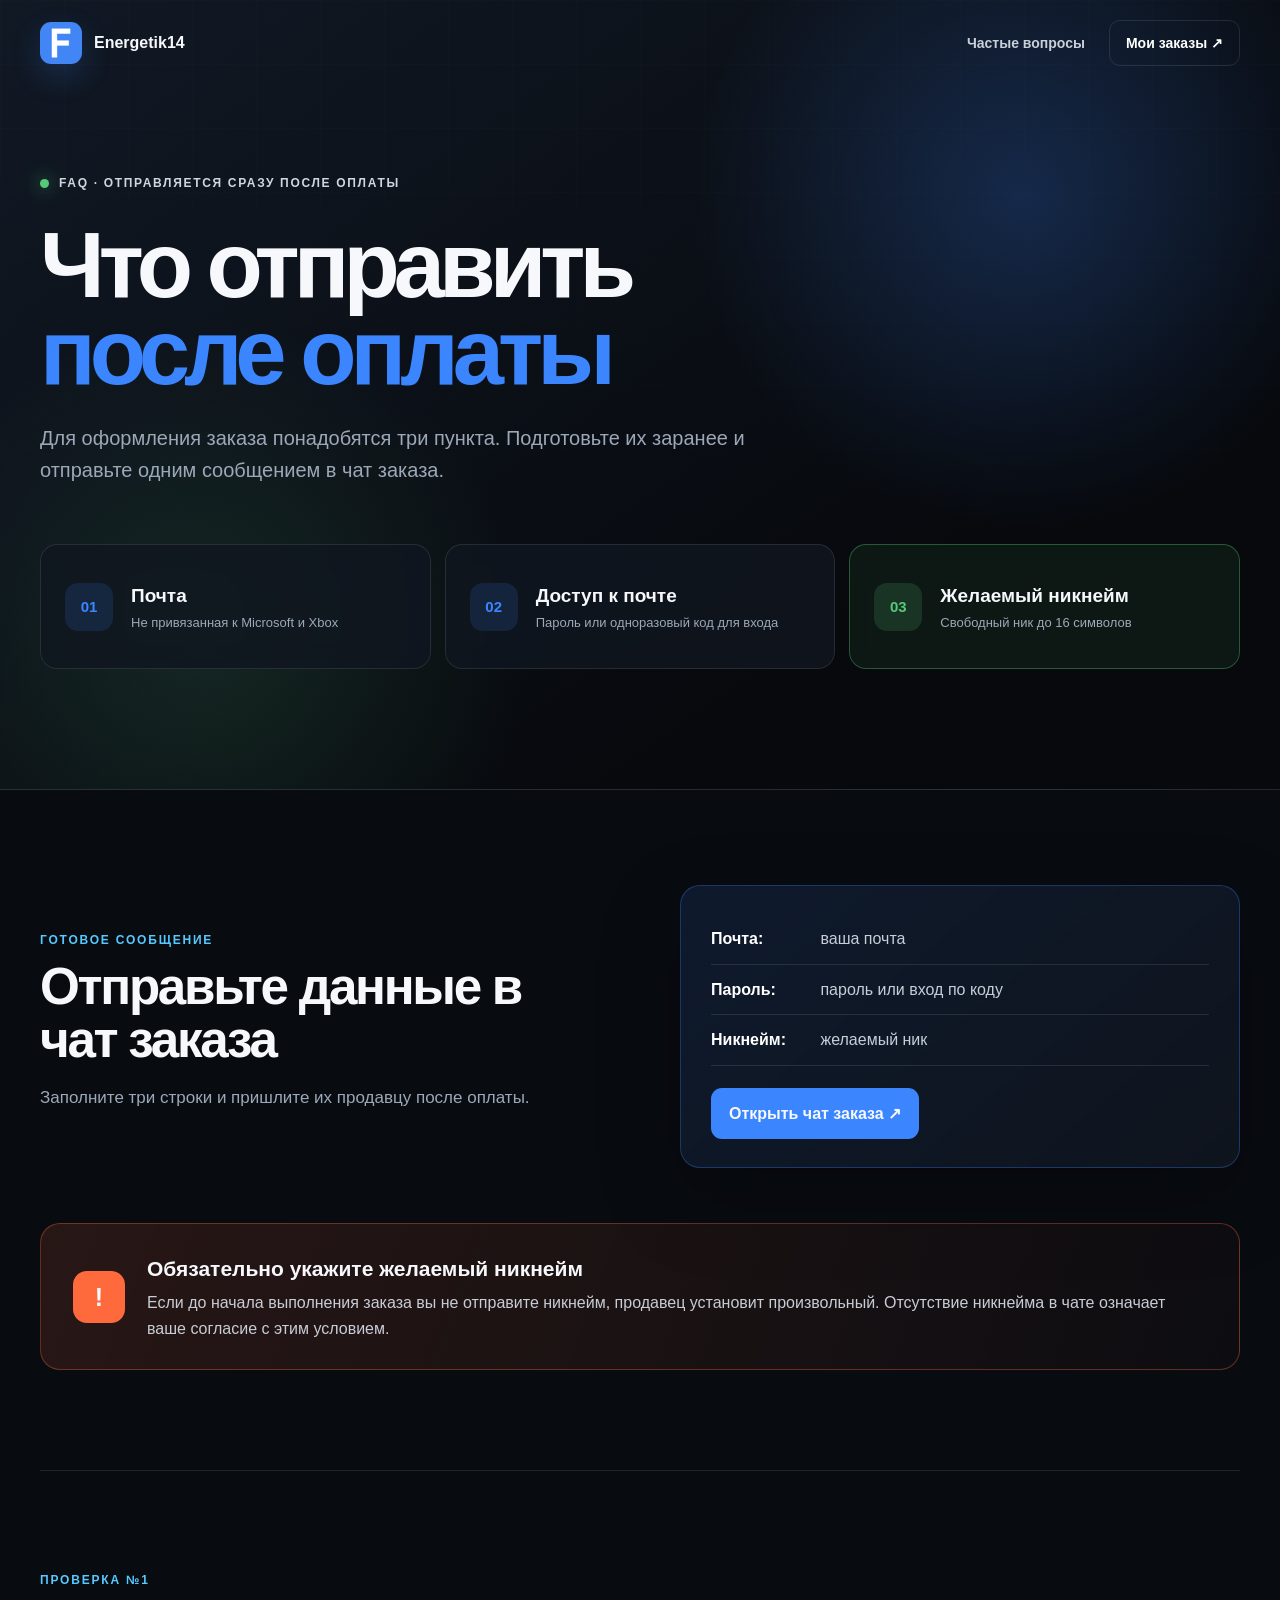
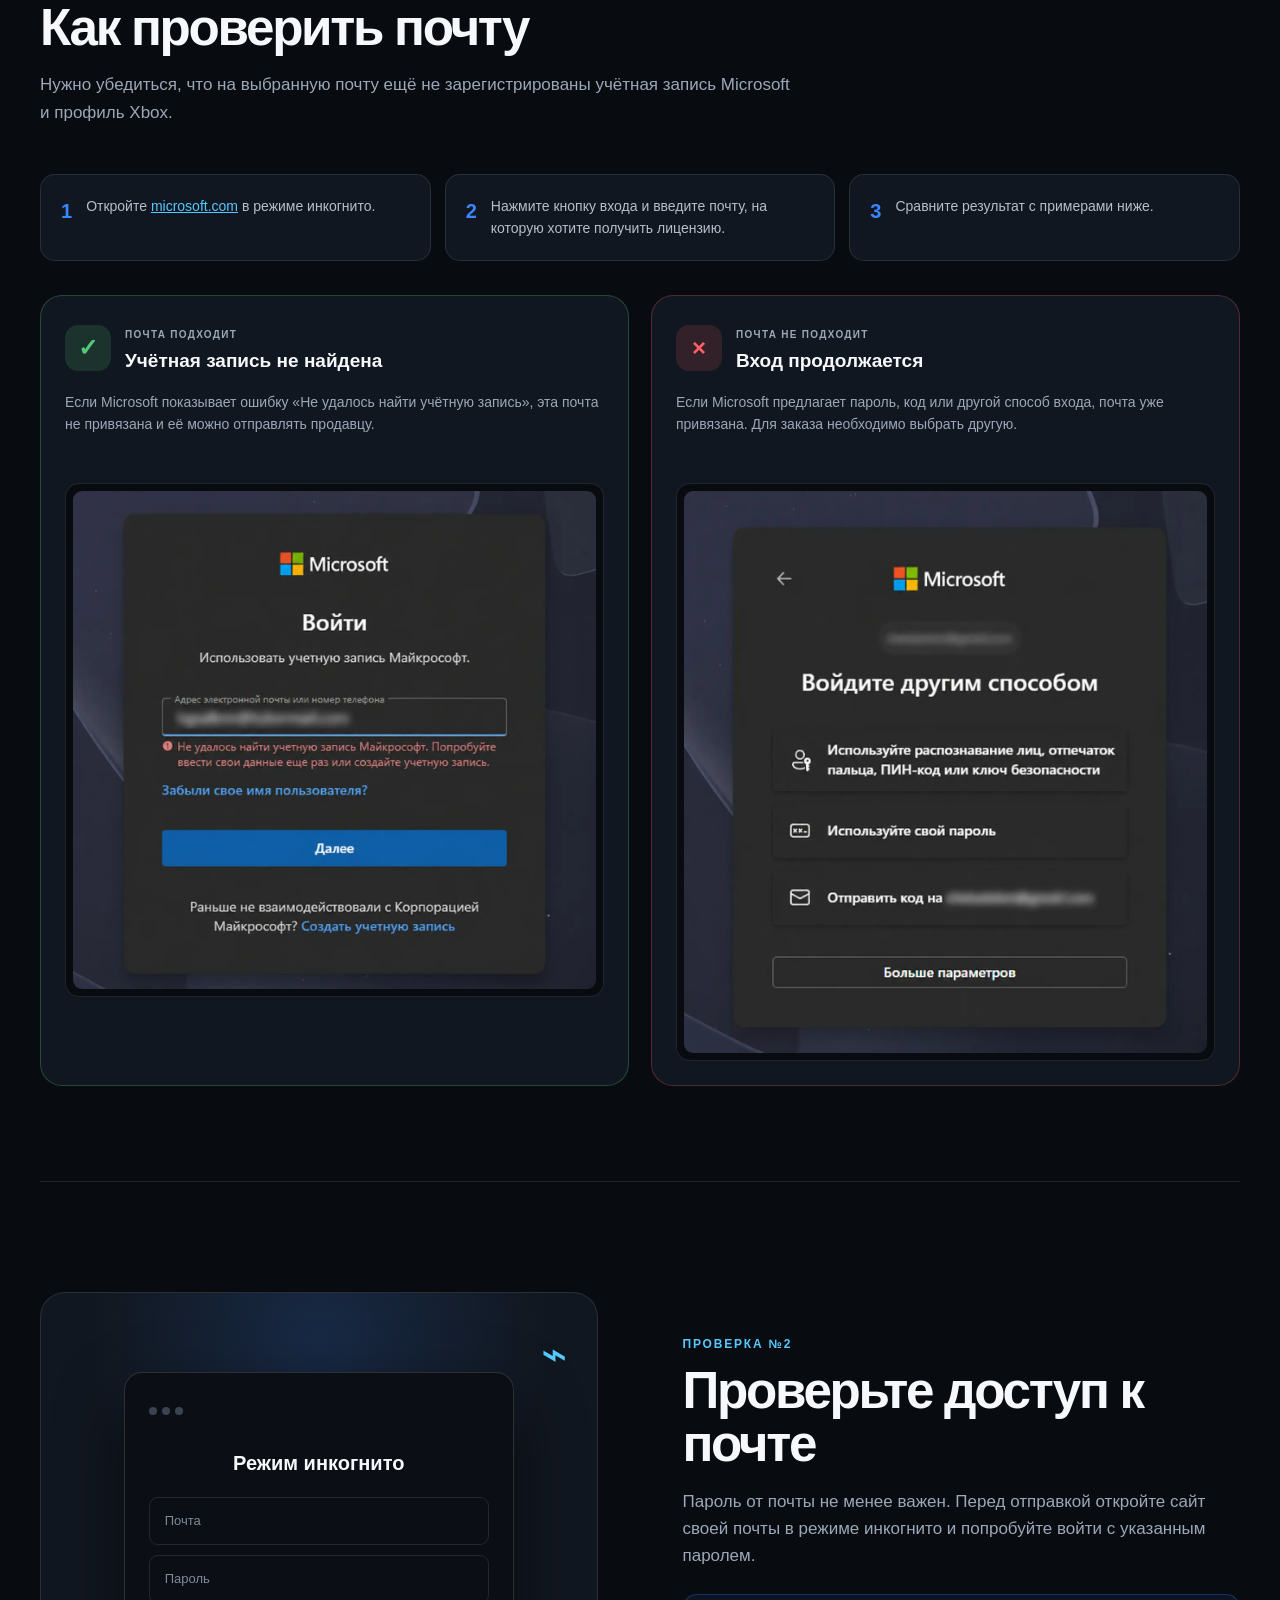
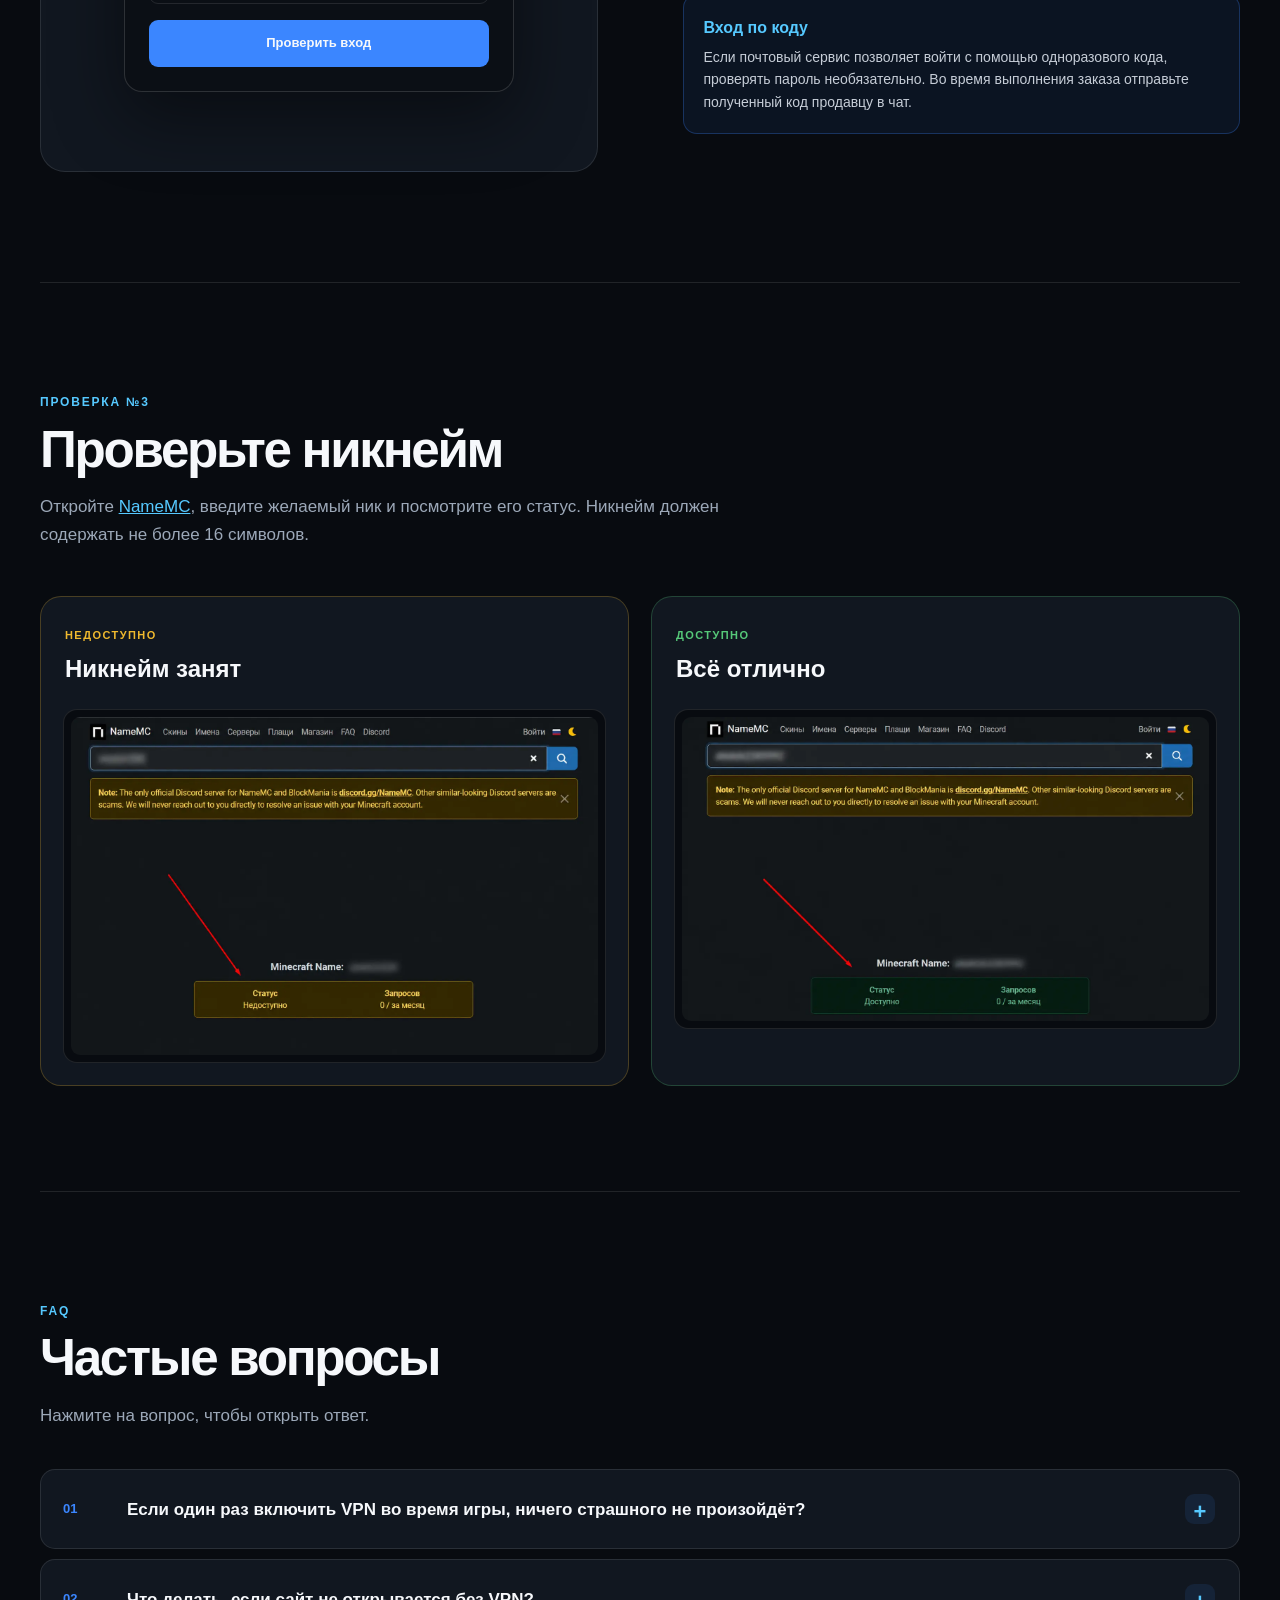
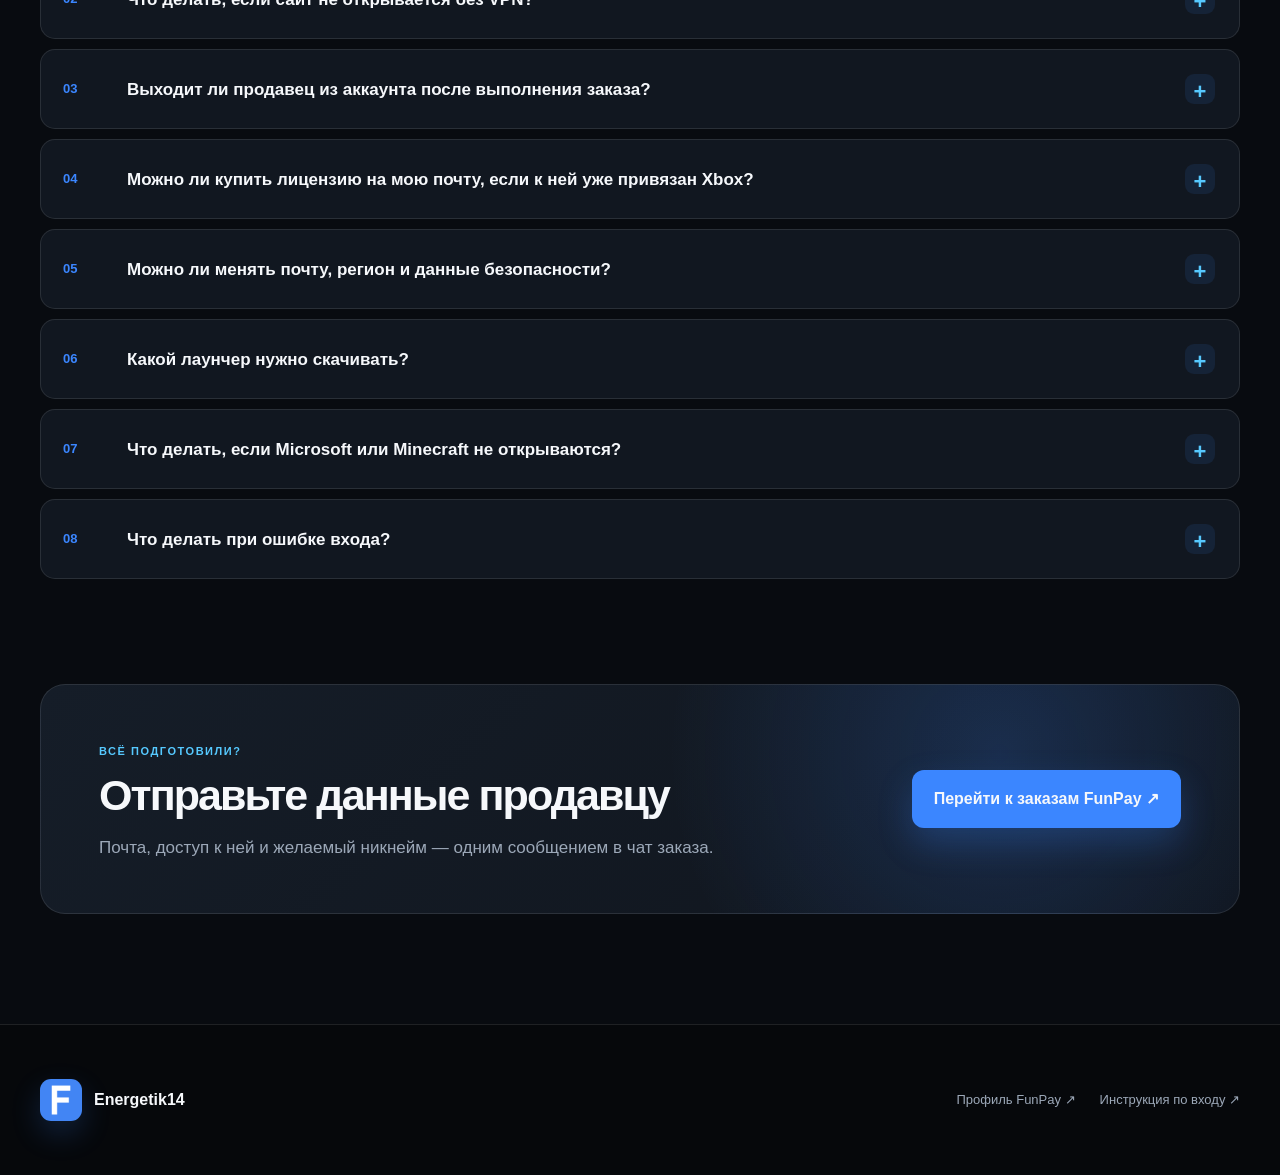
==== faq/index.html @ 0f698870 "Publish post-payment FAQ" ====
<!doctype html>
<html lang="ru">
<head>
  <meta charset="utf-8">
  <meta name="viewport" content="width=device-width, initial-scale=1">
  <meta name="description" content="Что отправить продавцу после оплаты Minecraft и ответы на частые вопросы покупателей.">
  <title>FAQ после оплаты — Energetik14</title>
  <link rel="stylesheet" href="styles.css">
</head>
<body>
  <header class="hero" id="top">
    <nav class="nav wrap">
      <a class="seller" href="https://funpay.com/users/2395109/" target="_blank" rel="noopener">
        <img src="../assets/site/funpay.png" alt="FunPay">
        <span>Energetik14</span>
      </a>
      <div class="nav__links">
        <a href="#questions">Частые вопросы</a>
        <a class="nav__button" href="https://funpay.com/orders/" target="_blank" rel="noopener">Мои заказы ↗</a>
      </div>
    </nav>

    <div class="hero__content wrap">
      <div class="eyebrow"><i></i> FAQ · отправляется сразу после оплаты</div>
      <h1>Что отправить<br><span>после оплаты</span></h1>
      <p>Для оформления заказа понадобятся три пункта. Подготовьте их заранее и отправьте одним сообщением в чат заказа.</p>

      <div class="requirements">
        <article>
          <b>01</b>
          <div><h2>Почта</h2><p>Не привязанная к Microsoft и Xbox</p></div>
        </article>
        <article>
          <b>02</b>
          <div><h2>Доступ к почте</h2><p>Пароль или одноразовый код для входа</p></div>
        </article>
        <article class="accent">
          <b>03</b>
          <div><h2>Желаемый никнейм</h2><p>Свободный ник до 16 символов</p></div>
        </article>
      </div>
    </div>
  </header>

  <main>
    <section class="send wrap">
      <div class="send__copy">
        <span class="section-label">ГОТОВОЕ СООБЩЕНИЕ</span>
        <h2>Отправьте данные в чат заказа</h2>
        <p>Заполните три строки и пришлите их продавцу после оплаты.</p>
      </div>
      <div class="message-template">
        <p><span>Почта:</span> ваша почта</p>
        <p><span>Пароль:</span> пароль или вход по коду</p>
        <p><span>Никнейм:</span> желаемый ник</p>
        <a href="https://funpay.com/orders/" target="_blank" rel="noopener">Открыть чат заказа ↗</a>
      </div>
    </section>

    <section class="important wrap">
      <div class="important__icon">!</div>
      <div>
        <h2>Обязательно укажите желаемый никнейм</h2>
        <p>Если до начала выполнения заказа вы не отправите никнейм, продавец установит произвольный. Отсутствие никнейма в чате означает ваше согласие с этим условием.</p>
      </div>
    </section>

    <section class="check-section wrap" id="email-check">
      <div class="section-head">
        <span class="section-label">ПРОВЕРКА №1</span>
        <h2>Как проверить почту</h2>
        <p>Нужно убедиться, что на выбранную почту ещё не зарегистрированы учётная запись Microsoft и профиль Xbox.</p>
      </div>

      <div class="steps-row">
        <div><b>1</b><p>Откройте <a href="https://www.microsoft.com/ru-ru" target="_blank" rel="noopener">microsoft.com</a> в режиме инкогнито.</p></div>
        <div><b>2</b><p>Нажмите кнопку входа и введите почту, на которую хотите получить лицензию.</p></div>
        <div><b>3</b><p>Сравните результат с примерами ниже.</p></div>
      </div>

      <div class="comparison">
        <article class="result good">
          <div class="result__head"><span>✓</span><div><small>ПОЧТА ПОДХОДИТ</small><h3>Учётная запись не найдена</h3></div></div>
          <p>Если Microsoft показывает ошибку «Не удалось найти учётную запись», эта почта не привязана и её можно отправлять продавцу.</p>
          <figure><img src="../assets/faq/email-free.webp" alt="Microsoft не нашёл учётную запись — почта подходит" loading="lazy"></figure>
        </article>

        <article class="result bad">
          <div class="result__head"><span>×</span><div><small>ПОЧТА НЕ ПОДХОДИТ</small><h3>Вход продолжается</h3></div></div>
          <p>Если Microsoft предлагает пароль, код или другой способ входа, почта уже привязана. Для заказа необходимо выбрать другую.</p>
          <figure><img src="../assets/faq/email-linked.webp" alt="Microsoft предлагает способы входа — почта не подходит" loading="lazy"></figure>
        </article>
      </div>
    </section>

    <section class="password wrap">
      <div class="password__visual">
        <span>⌁</span>
        <div class="browser-mini">
          <i></i><i></i><i></i>
          <strong>Режим инкогнито</strong>
          <div class="field">Почта</div>
          <div class="field">Пароль</div>
          <div class="login">Проверить вход</div>
        </div>
      </div>
      <div class="password__copy">
        <span class="section-label">ПРОВЕРКА №2</span>
        <h2>Проверьте доступ к почте</h2>
        <p>Пароль от почты не менее важен. Перед отправкой откройте сайт своей почты в режиме инкогнито и попробуйте войти с указанным паролем.</p>
        <div class="note"><strong>Вход по коду</strong><p>Если почтовый сервис позволяет войти с помощью одноразового кода, проверять пароль необязательно. Во время выполнения заказа отправьте полученный код продавцу в чат.</p></div>
      </div>
    </section>

    <section class="nick wrap">
      <div class="section-head">
        <span class="section-label">ПРОВЕРКА №3</span>
        <h2>Проверьте никнейм</h2>
        <p>Откройте <a href="https://ru.namemc.com/" target="_blank" rel="noopener">NameMC</a>, введите желаемый ник и посмотрите его статус. Никнейм должен содержать не более 16 символов.</p>
      </div>
      <div class="nick-grid">
        <article class="nick-card busy">
          <div><span>НЕДОСТУПНО</span><h3>Никнейм занят</h3></div>
          <figure><img src="../assets/faq/nick-busy.webp" alt="NameMC показывает, что никнейм недоступен" loading="lazy"></figure>
        </article>
        <article class="nick-card free">
          <div><span>ДОСТУПНО</span><h3>Всё отлично</h3></div>
          <figure><img src="../assets/faq/nick-free.webp" alt="NameMC показывает, что никнейм доступен" loading="lazy"></figure>
        </article>
      </div>
    </section>

    <section class="faq wrap" id="questions">
      <div class="section-head faq__head">
        <span class="section-label">FAQ</span>
        <h2>Частые вопросы</h2>
        <p>Нажмите на вопрос, чтобы открыть ответ.</p>
      </div>

      <div class="faq-list">
        <details>
          <summary><b>01</b><span>Если один раз включить VPN во время игры, ничего страшного не произойдёт?</span><i>+</i></summary>
          <div class="answer"><p>Использование VPN, Zapret и других средств обхода ограничений во время входа или игры нежелательно. Как указано в описании товара, смена IP-адреса или региона может вызвать проверку Microsoft, повторную авторизацию или ограничение доступа к аккаунту.</p><p>Возможные риски использования таких программ покупатель принимает на себя.</p></div>
        </details>

        <details>
          <summary><b>02</b><span>Что делать, если сайт не открывается без VPN?</span><i>+</i></summary>
          <div class="answer"><p>Сначала попробуйте другой браузер, перезагрузите роутер или подключитесь к другой сети.</p><p>Если сервис всё равно не открывается, VPN можно использовать только при крайней необходимости и на свой страх и риск. Выберите один стабильный сервер, не переключайте страны и не выполняйте много попыток авторизации подряд.</p></div>
        </details>

        <details>
          <summary><b>03</b><span>Выходит ли продавец из аккаунта после выполнения заказа?</span><i>+</i></summary>
          <div class="answer"><p>Заказ выполняется через браузер в режиме инкогнито. После завершения продавец выходит из аккаунта и закрывает окно, поэтому данные входа и локальная сессия на его устройстве не сохраняются.</p><p>После выполнения заказа продавец больше не пользуется аккаунтом. Повторный вход возможен только по просьбе покупателя, если потребуется помощь.</p></div>
        </details>

        <details>
          <summary><b>04</b><span>Можно ли купить лицензию на мою почту, если к ней уже привязан Xbox?</span><i>+</i></summary>
          <div class="answer"><p>Нет. Для выполнения заказа нужна почта, которая ранее не использовалась для регистрации учётной записи Microsoft и к которой не привязан профиль Xbox.</p><p>Если на почте уже зарегистрирован Microsoft-аккаунт или создан профиль Xbox, необходимо предоставить другую почту.</p></div>
        </details>

        <details>
          <summary><b>05</b><span>Можно ли менять почту, регион и данные безопасности?</span><i>+</i></summary>
          <div class="answer"><p>Да. После успешной проверки входа вы можете самостоятельно изменить пароль, почту, основной адрес, регион, резервную почту, номер телефона и другие данные безопасности.</p><p>Согласование изменений с продавцом не требуется.</p></div>
        </details>

        <details>
          <summary><b>06</b><span>Какой лаунчер нужно скачивать?</span><i>+</i></summary>
          <div class="answer"><p>Сначала рекомендуется скачать <a href="https://www.minecraft.net/download" target="_blank" rel="noopener">официальный Minecraft Launcher</a> для Windows. Если новая версия не устанавливается или не запускается, нажмите «Ищете другую версию? Смотреть ниже» и скачайте <strong>Windows Legacy</strong>.</p><p>После успешного входа также можно использовать сторонние лаунчеры для Java Edition:</p><div class="launcher-links"><a href="https://www.lunarclient.com/download" target="_blank" rel="noopener">Lunar Client ↗</a><a href="https://modrinth.com/app" target="_blank" rel="noopener">Modrinth App ↗</a><a href="https://prismlauncher.org/download/windows" target="_blank" rel="noopener">Prism Launcher ↗</a><a href="https://www.curseforge.com/download/app" target="_blank" rel="noopener">CurseForge ↗</a><a href="https://atlauncher.com/downloads" target="_blank" rel="noopener">ATLauncher ↗</a></div><p>Скачивайте лаунчеры только с официальных сайтов и выбирайте вход через Microsoft.</p></div>
        </details>

        <details>
          <summary><b>07</b><span>Что делать, если Microsoft или Minecraft не открываются?</span><i>+</i></summary>
          <div class="answer"><p>Перезагрузите компьютер, проверьте интернет и попробуйте другую сеть или браузер. Убедитесь, что дата и время на компьютере установлены правильно.</p><p>Если сервис недоступен без VPN, учитывайте предупреждение из описания товара: использование VPN и средств обхода ограничений происходит на ваш страх и риск.</p><p>Если ничего не помогло, отправьте продавцу скриншот проблемы.</p></div>
        </details>

        <details>
          <summary><b>08</b><span>Что делать при ошибке входа?</span><i>+</i></summary>
          <div class="answer"><p>Проверьте правильность почты и пароля, раскладку клавиатуры, Caps Lock и отсутствие лишних пробелов. Убедитесь, что в Microsoft Store и Minecraft Launcher выбран один и тот же аккаунт.</p><p>Не пытайтесь многократно вводить пароль или самостоятельно восстанавливать аккаунт. Отправьте продавцу полный скриншот ошибки — по нему будет проще определить причину.</p></div>
        </details>
      </div>
    </section>

    <section class="cta wrap">
      <div><span>ВСЁ ПОДГОТОВИЛИ?</span><h2>Отправьте данные продавцу</h2><p>Почта, доступ к ней и желаемый никнейм — одним сообщением в чат заказа.</p></div>
      <a href="https://funpay.com/orders/" target="_blank" rel="noopener">Перейти к заказам FunPay ↗</a>
    </section>
  </main>

  <footer>
    <div class="footer__inner wrap">
      <a class="seller" href="#top"><img src="../assets/site/funpay.png" alt="FunPay"><span>Energetik14</span></a>
      <div><a href="https://funpay.com/users/2395109/" target="_blank" rel="noopener">Профиль FunPay ↗</a><a href="../install/">Инструкция по входу ↗</a></div>
    </div>
  </footer>
</body>
</html>
---- faq/styles.css ----
:root {
  --bg:#080b10;
  --panel:#111720;
  --panel2:#161e29;
  --text:#f6f8fb;
  --muted:#9ca8b8;
  --blue:#3b86ff;
  --cyan:#56c9ff;
  --green:#56c979;
  --orange:#ff6a3d;
  --yellow:#f0b92e;
  --red:#ff5f65;
  --line:rgba(255,255,255,.1);
}

*{box-sizing:border-box}
html{scroll-behavior:smooth}
body{margin:0;background:var(--bg);color:var(--text);font-family:Inter,Arial,sans-serif;line-height:1.6;-webkit-font-smoothing:antialiased}
a{color:inherit}
.wrap{width:min(1320px,calc(100% - 80px));margin:0 auto}

.hero{min-height:790px;position:relative;overflow:hidden;border-bottom:1px solid var(--line);background:radial-gradient(circle at 80% 25%,rgba(59,134,255,.23),transparent 28%),radial-gradient(circle at 16% 82%,rgba(86,201,121,.13),transparent 26%),linear-gradient(145deg,#111925,#07090d 72%)}
.hero::before{content:"";position:absolute;inset:0;opacity:.11;background-image:linear-gradient(rgba(255,255,255,.1) 1px,transparent 1px),linear-gradient(90deg,rgba(255,255,255,.1) 1px,transparent 1px);background-size:64px 64px;mask-image:linear-gradient(to bottom,black,transparent 92%)}
.nav{height:86px;display:flex;align-items:center;justify-content:space-between;position:relative;z-index:2}
.seller{display:flex;align-items:center;gap:12px;text-decoration:none;font-weight:900}
.seller img{width:42px;height:42px;border-radius:11px;box-shadow:0 12px 30px rgba(59,134,255,.2)}
.nav__links{display:flex;align-items:center;gap:24px}
.nav__links a{text-decoration:none;color:#c9d0da;font-size:14px;font-weight:700}
.nav__links .nav__button{padding:11px 16px;border:1px solid var(--line);border-radius:11px;color:#fff}
.hero__content{position:relative;z-index:1;padding-top:88px}
.eyebrow{display:flex;align-items:center;gap:10px;color:#d0d6df;font-size:12px;font-weight:900;letter-spacing:.14em;text-transform:uppercase}
.eyebrow i{width:9px;height:9px;border-radius:50%;background:var(--green);box-shadow:0 0 18px rgba(86,201,121,.8)}
h1{margin:30px 0 26px;font-size:clamp(64px,7.2vw,110px);line-height:.94;letter-spacing:-.065em}
h1 span{color:var(--blue)}
.hero__content>p{max-width:730px;margin:0;color:var(--muted);font-size:20px}
.requirements{display:grid;grid-template-columns:repeat(3,1fr);gap:14px;margin-top:58px}
.requirements article{min-height:125px;display:flex;align-items:center;gap:18px;padding:24px;border:1px solid var(--line);border-radius:17px;background:rgba(17,23,32,.82);backdrop-filter:blur(12px)}
.requirements article.accent{border-color:rgba(86,201,121,.36);background:rgba(86,201,121,.08)}
.requirements b{display:grid;place-items:center;flex:0 0 48px;height:48px;border-radius:13px;background:rgba(59,134,255,.14);color:var(--blue);font-size:15px}
.requirements .accent b{background:rgba(86,201,121,.16);color:var(--green)}
.requirements h2{margin:0 0 3px;font-size:19px}
.requirements p{margin:0;color:var(--muted);font-size:13px;line-height:1.45}

.send{display:grid;grid-template-columns:1fr 1fr;gap:80px;align-items:center;padding:95px 0 55px}
.section-label{color:var(--cyan);font-size:12px;font-weight:900;letter-spacing:.15em}
.send h2,.section-head h2,.password h2,.cta h2{margin:10px 0 16px;font-size:clamp(38px,4vw,58px);line-height:1.03;letter-spacing:-.045em}
.send__copy p,.section-head>p,.password__copy>p,.cta p{color:var(--muted);font-size:17px}
.message-template{padding:28px 30px;border:1px solid rgba(59,134,255,.3);border-radius:20px;background:linear-gradient(140deg,rgba(59,134,255,.12),rgba(17,23,32,.8));box-shadow:0 30px 80px rgba(0,0,0,.25)}
.message-template p{margin:0;padding:12px 0;border-bottom:1px solid var(--line);color:#c6ced9}
.message-template p span{display:inline-block;min-width:105px;color:#fff;font-weight:900}
.message-template a{display:inline-block;margin-top:22px;padding:13px 18px;border-radius:11px;background:var(--blue);text-decoration:none;font-weight:900}
.important{display:flex;gap:22px;align-items:center;margin-bottom:100px;padding:28px 32px;border:1px solid rgba(255,106,61,.35);border-radius:20px;background:linear-gradient(110deg,rgba(255,106,61,.13),rgba(255,106,61,.025))}
.important__icon{display:grid;place-items:center;flex:0 0 52px;height:52px;border-radius:14px;background:var(--orange);font-size:25px;font-weight:900}
.important h2{margin:0 0 4px;font-size:21px}.important p{margin:0;color:#c8cdd5}

.check-section{padding:95px 0;border-top:1px solid var(--line)}
.section-head{max-width:850px;margin-bottom:48px}.section-head>p{max-width:760px}
.steps-row{display:grid;grid-template-columns:repeat(3,1fr);gap:14px;margin-bottom:34px}
.steps-row div{display:flex;gap:14px;padding:20px;border:1px solid var(--line);border-radius:15px;background:var(--panel)}
.steps-row b{color:var(--blue);font-size:20px}.steps-row p{margin:0;color:#b5beca;font-size:14px}.steps-row a{color:var(--cyan)}
.comparison{display:grid;grid-template-columns:1fr 1fr;gap:22px}
.result{padding:24px;border:1px solid var(--line);border-radius:22px;background:var(--panel)}
.result.good{border-color:rgba(86,201,121,.28)}.result.bad{border-color:rgba(255,95,101,.27)}
.result__head{display:flex;gap:14px;align-items:center}.result__head>span{display:grid;place-items:center;width:46px;height:46px;border-radius:13px;font-size:24px;font-weight:900}
.good .result__head>span{background:rgba(86,201,121,.15);color:var(--green)}.bad .result__head>span{background:rgba(255,95,101,.14);color:var(--red)}
.result small{color:var(--muted);font-size:10px;font-weight:900;letter-spacing:.13em}.result h3{margin:1px 0 0;font-size:19px}
.result>p{min-height:78px;color:var(--muted);font-size:14px}
figure{margin:0}.result figure,.nick-card figure{padding:7px;border:1px solid var(--line);border-radius:14px;background:#080b10;overflow:hidden}.result img,.nick-card img{display:block;width:100%;height:auto;border-radius:9px}

.password{display:grid;grid-template-columns:1fr 1fr;gap:85px;align-items:center;padding:110px 0;border-top:1px solid var(--line)}
.password__visual{position:relative;min-height:480px;display:grid;place-items:center;border:1px solid var(--line);border-radius:25px;background:radial-gradient(circle at 50% 10%,rgba(59,134,255,.17),transparent 45%),var(--panel)}
.password__visual>span{position:absolute;top:26px;right:30px;color:var(--cyan);font-size:44px}
.browser-mini{width:min(390px,82%);padding:24px;border:1px solid rgba(255,255,255,.14);border-radius:18px;background:#0b0f15;box-shadow:0 25px 70px rgba(0,0,0,.45)}
.browser-mini i{display:inline-block;width:8px;height:8px;margin-right:5px;border-radius:50%;background:#394352}.browser-mini strong{display:block;margin:24px 0 18px;text-align:center;font-size:20px}
.browser-mini .field{margin:10px 0;padding:13px 15px;border:1px solid var(--line);border-radius:9px;color:#7f8a99;font-size:13px}.browser-mini .login{margin-top:16px;padding:13px;border-radius:9px;background:var(--blue);text-align:center;font-weight:900;font-size:13px}
.note{margin-top:25px;padding:20px;border:1px solid rgba(59,134,255,.28);border-radius:14px;background:rgba(59,134,255,.08)}.note strong{color:var(--cyan)}.note p{margin:5px 0 0;color:#c6cdd7;font-size:14px}

.nick{padding:105px 0;border-top:1px solid var(--line)}
.section-head a{color:var(--cyan)}
.nick-grid{display:grid;grid-template-columns:1fr 1fr;gap:22px}
.nick-card{padding:22px;border:1px solid var(--line);border-radius:21px;background:var(--panel)}
.nick-card>div{padding:2px 2px 20px}.nick-card span{font-size:11px;font-weight:900;letter-spacing:.13em}.nick-card h3{margin:4px 0 0;font-size:24px}.busy span{color:var(--yellow)}.free span{color:var(--green)}.busy{border-color:rgba(240,185,46,.25)}.free{border-color:rgba(86,201,121,.26)}

.faq{padding:105px 0;border-top:1px solid var(--line)}
.faq__head{margin-bottom:40px}.faq-list{display:grid;gap:10px}
details{border:1px solid var(--line);border-radius:15px;background:var(--panel);overflow:hidden}
summary{display:grid;grid-template-columns:48px 1fr 32px;gap:16px;align-items:center;min-height:78px;padding:14px 22px;cursor:pointer;list-style:none;font-size:17px;font-weight:800}
summary::-webkit-details-marker{display:none}summary b{color:var(--blue);font-size:13px}summary i{display:grid;place-items:center;width:30px;height:30px;border-radius:9px;background:rgba(59,134,255,.1);color:var(--cyan);font-style:normal;font-size:22px;transition:.2s}
details[open]{border-color:rgba(59,134,255,.3);background:linear-gradient(140deg,rgba(59,134,255,.06),var(--panel))}details[open] summary i{transform:rotate(45deg)}
.answer{padding:0 70px 25px 86px;color:#b8c1cd}.answer p{margin:0 0 13px}.answer strong{color:#fff}.answer a{color:var(--cyan)}
.launcher-links{display:flex;flex-wrap:wrap;gap:8px;margin:16px 0 18px}.launcher-links a{padding:8px 12px;border:1px solid rgba(86,201,255,.25);border-radius:9px;background:rgba(86,201,255,.06);text-decoration:none;font-size:13px;font-weight:800}

.cta{display:flex;justify-content:space-between;align-items:center;gap:50px;margin-bottom:110px;padding:52px 58px;border:1px solid var(--line);border-radius:25px;background:radial-gradient(circle at 80% 30%,rgba(59,134,255,.2),transparent 34%),linear-gradient(135deg,#151d28,#10151d)}
.cta>div>span{color:var(--cyan);font-size:11px;font-weight:900;letter-spacing:.14em}.cta h2{font-size:43px}.cta p{margin-bottom:0}.cta>a{flex:0 0 auto;padding:16px 22px;border-radius:12px;background:var(--blue);text-decoration:none;font-weight:900;box-shadow:0 15px 35px rgba(59,134,255,.24)}
footer{border-top:1px solid var(--line);background:#06080b}.footer__inner{min-height:150px;display:flex;justify-content:space-between;align-items:center;gap:30px}.footer__inner>div{display:flex;gap:24px}.footer__inner>div a{color:var(--muted);font-size:13px;text-decoration:none}

@media(max-width:1000px){
  .wrap{width:min(100% - 36px,800px)}
  .requirements,.steps-row{grid-template-columns:1fr}
  .hero{min-height:980px}.send,.password{grid-template-columns:1fr;gap:40px}.comparison,.nick-grid{grid-template-columns:1fr}
  .result>p{min-height:0}.cta{align-items:flex-start;flex-direction:column}.password__visual{min-height:420px}
}
@media(max-width:640px){
  .wrap{width:min(100% - 28px,560px)}.nav{height:72px}.nav__links>a:first-child{display:none}.nav__links .nav__button{padding:8px 10px;font-size:11px}
  .hero{min-height:920px}.hero__content{padding-top:65px}h1{font-size:50px}.hero__content>p{font-size:16px}.requirements{margin-top:38px}.requirements article{min-height:104px}
  .send{padding-top:70px}.important{align-items:flex-start;padding:23px;margin-bottom:70px}.important h2{font-size:18px}
  .check-section,.password,.nick,.faq{padding:75px 0}.send h2,.section-head h2,.password h2{font-size:36px}.password__visual{min-height:350px}
  summary{grid-template-columns:34px 1fr 30px;gap:9px;min-height:70px;padding:13px;font-size:14px}.answer{padding:0 18px 20px 56px;font-size:14px}
  .cta{padding:36px 26px;margin-bottom:75px}.cta h2{font-size:34px}.footer__inner{padding:35px 0;align-items:flex-start;flex-direction:column}.footer__inner>div{flex-direction:column;gap:8px}
}
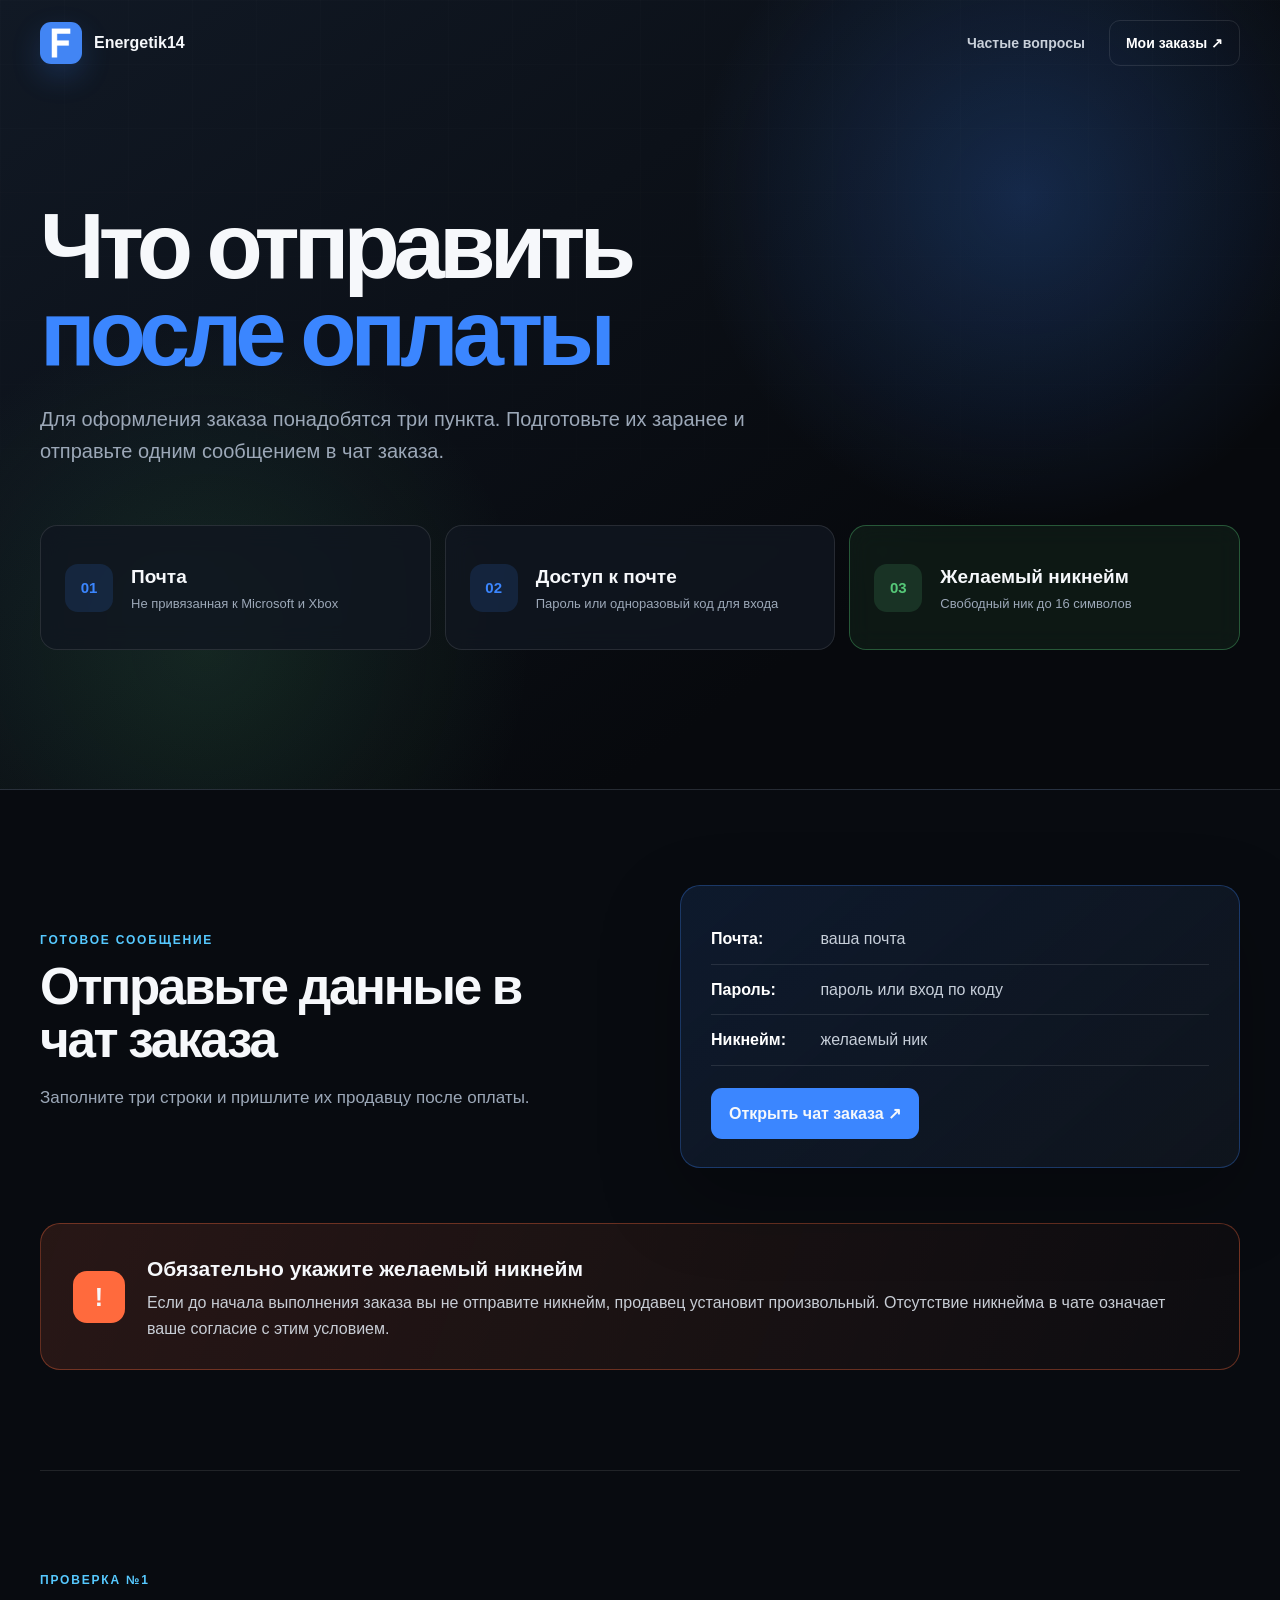
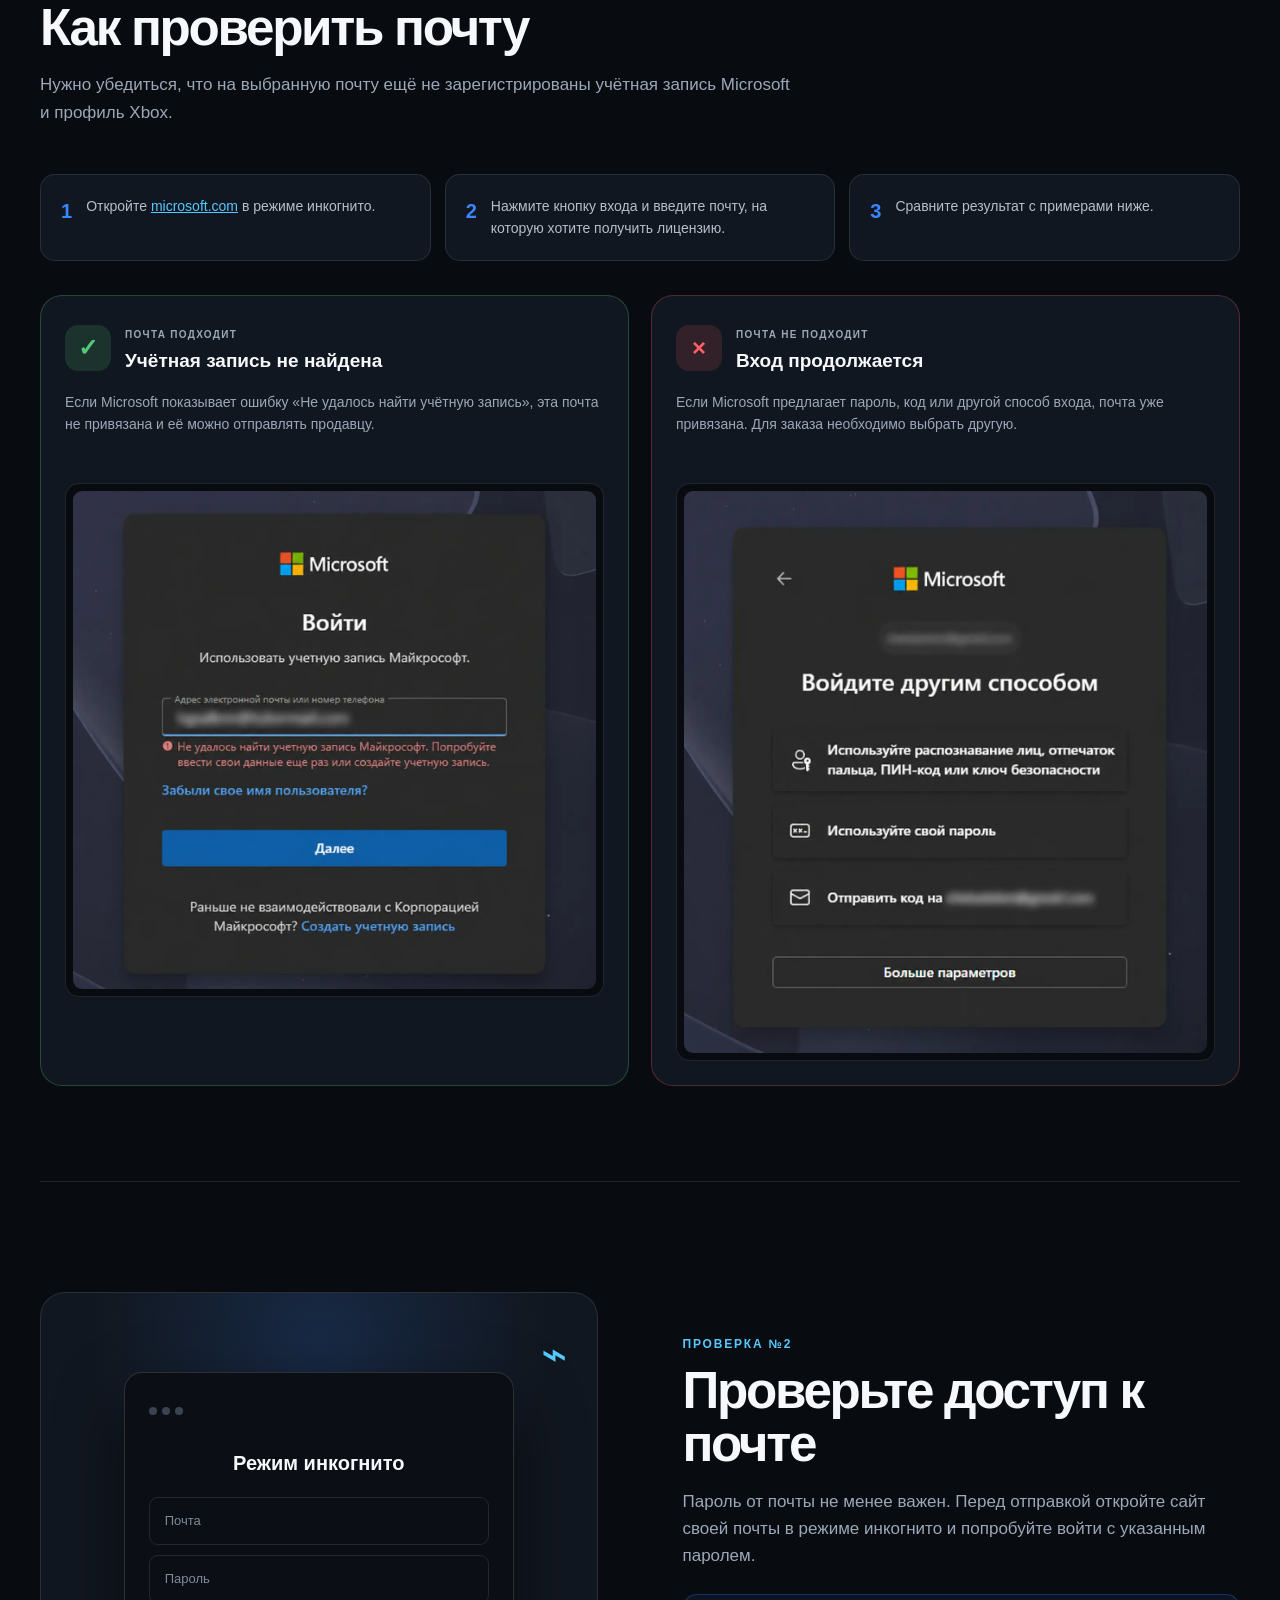
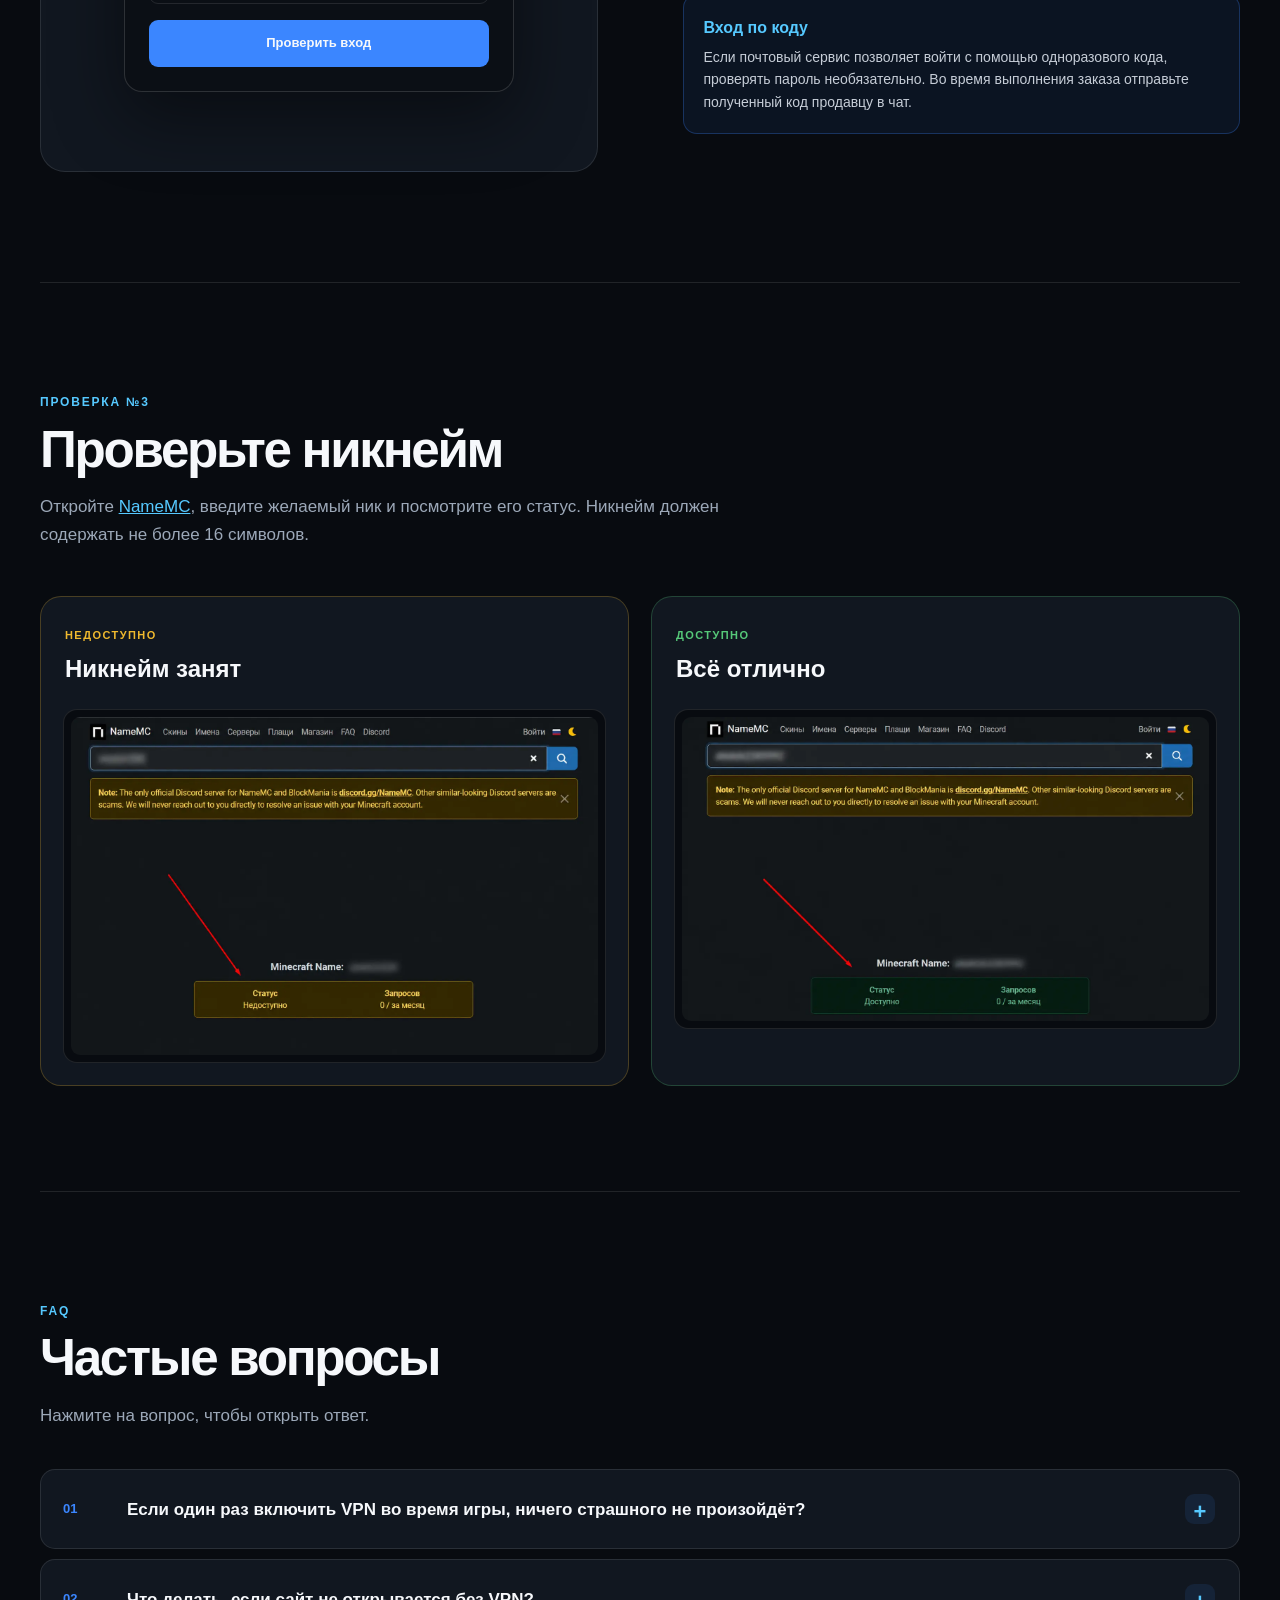
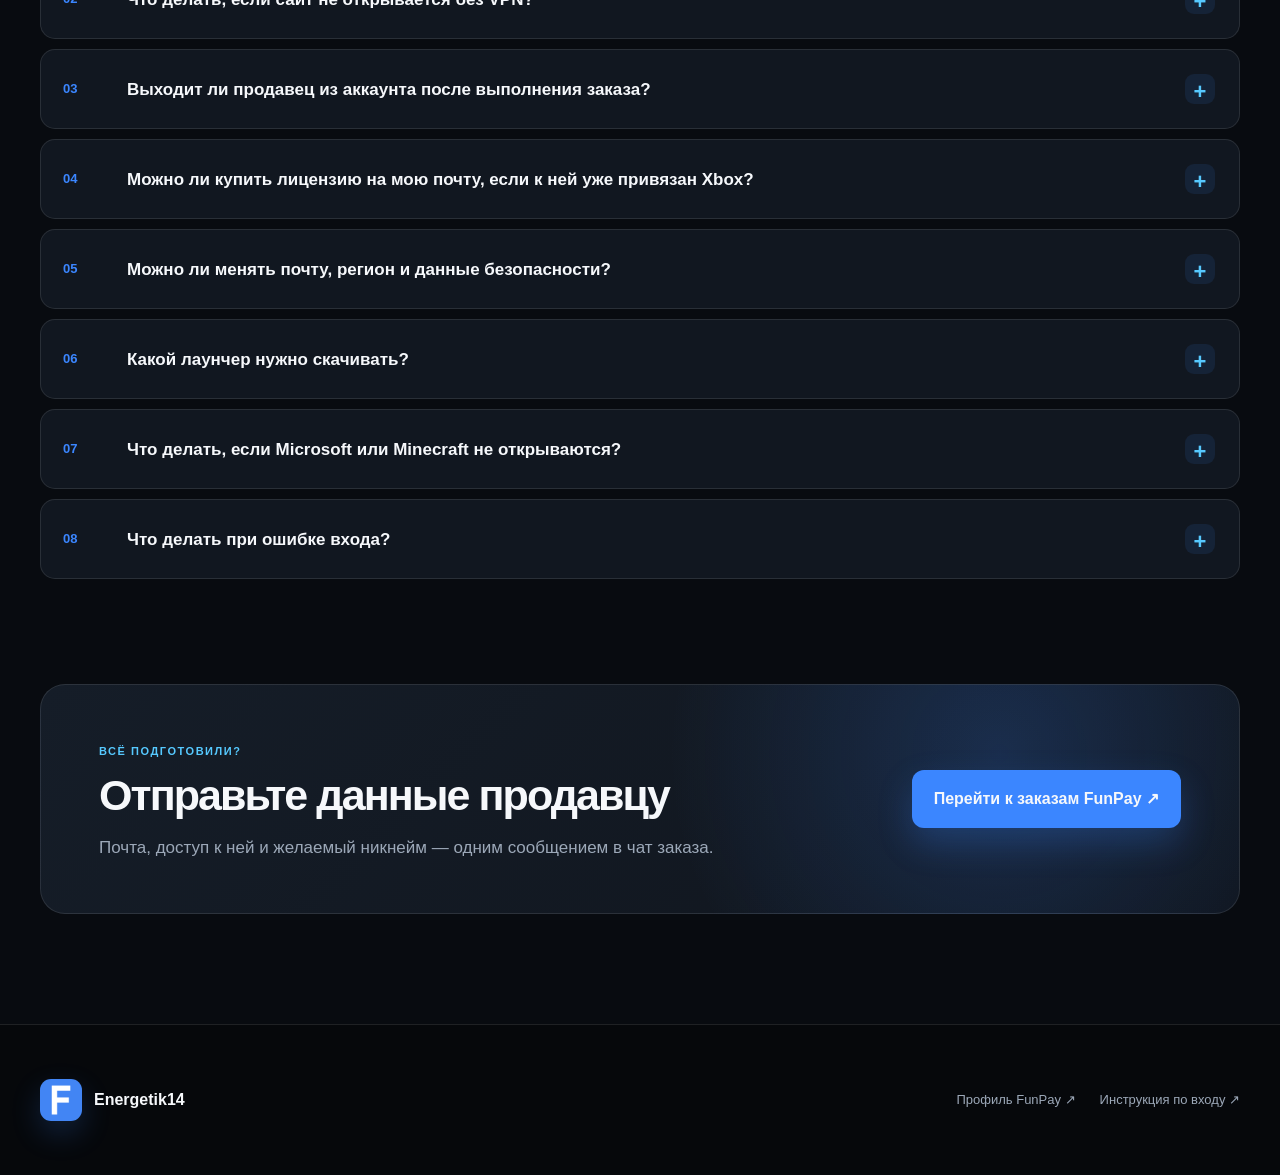
==== commit 2a572b82: "Remove FAQ hero label" ====
--- a/faq/index.html
+++ b/faq/index.html
@@ -21,7 +21,6 @@
     </nav>
 
     <div class="hero__content wrap">
-      <div class="eyebrow"><i></i> FAQ · отправляется сразу после оплаты</div>
       <h1>Что отправить<br><span>после оплаты</span></h1>
       <p>Для оформления заказа понадобятся три пункта. Подготовьте их заранее и отправьте одним сообщением в чат заказа.</p>
 
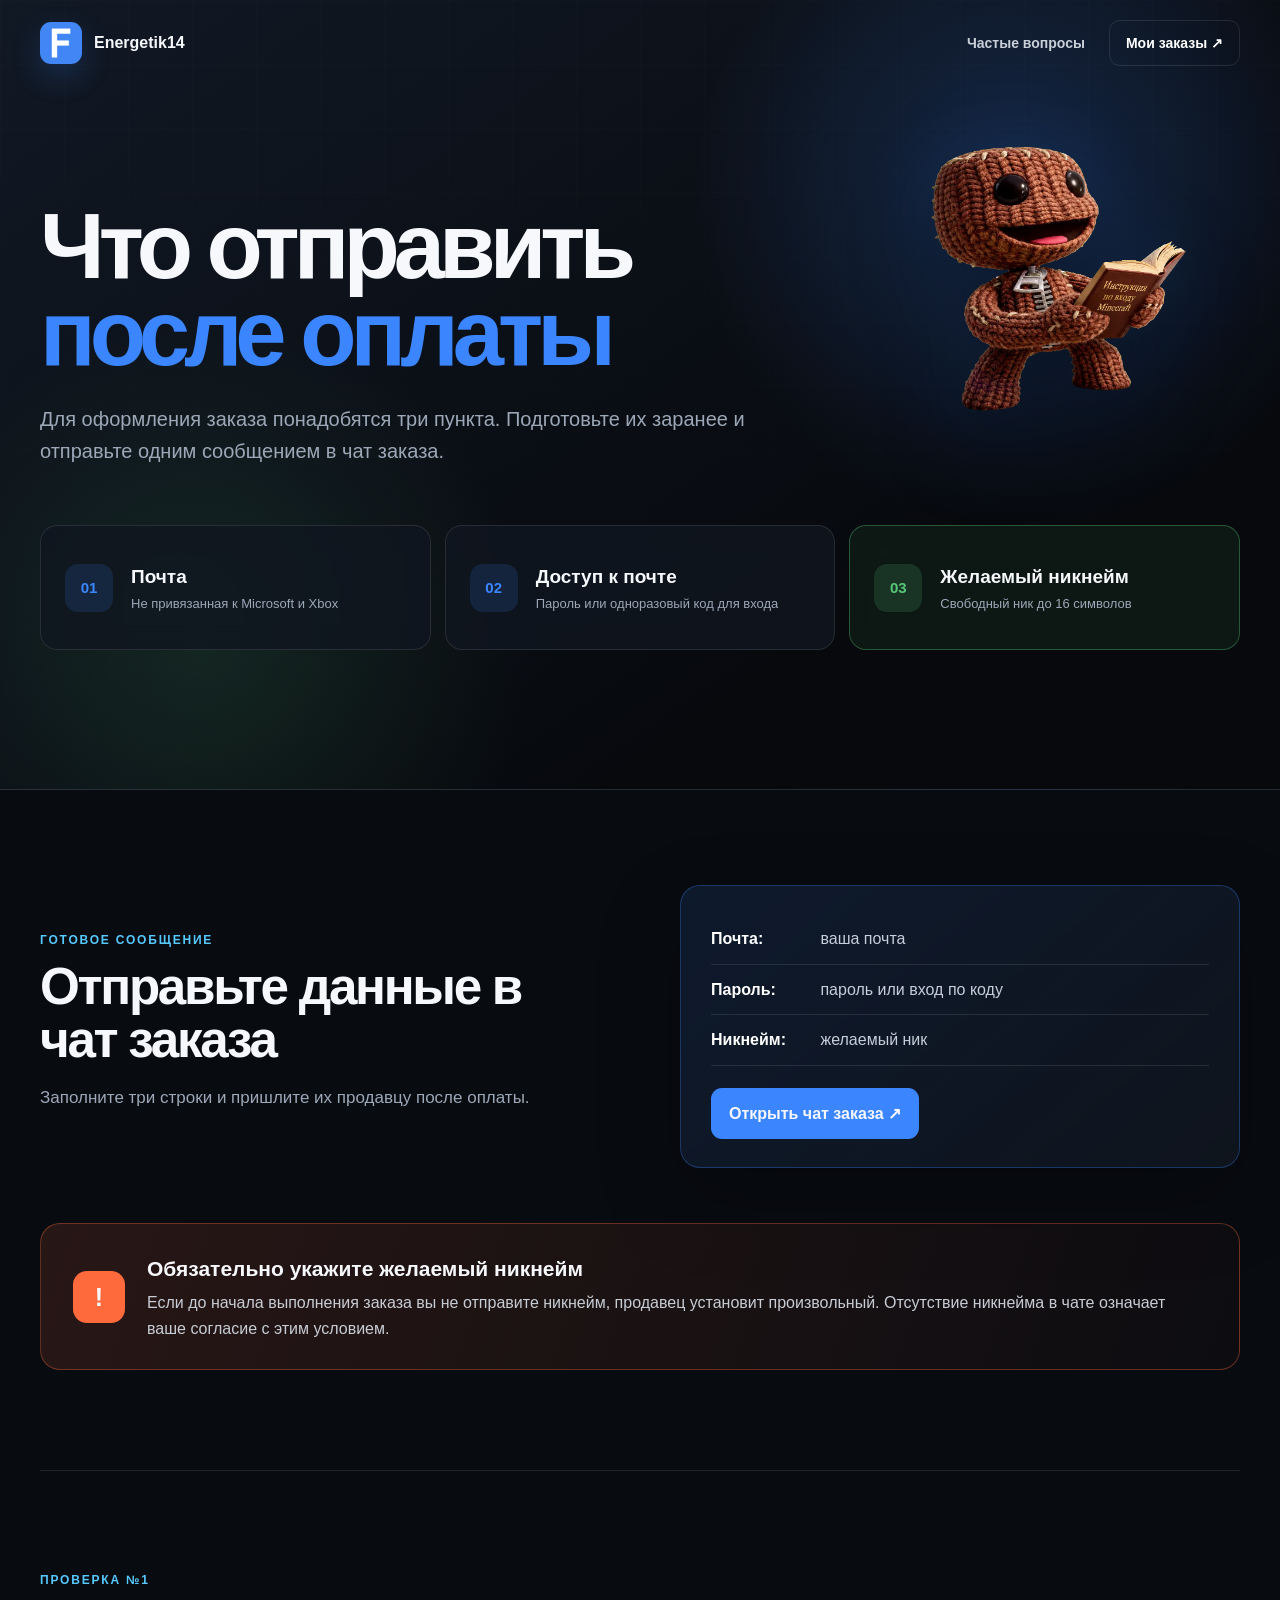
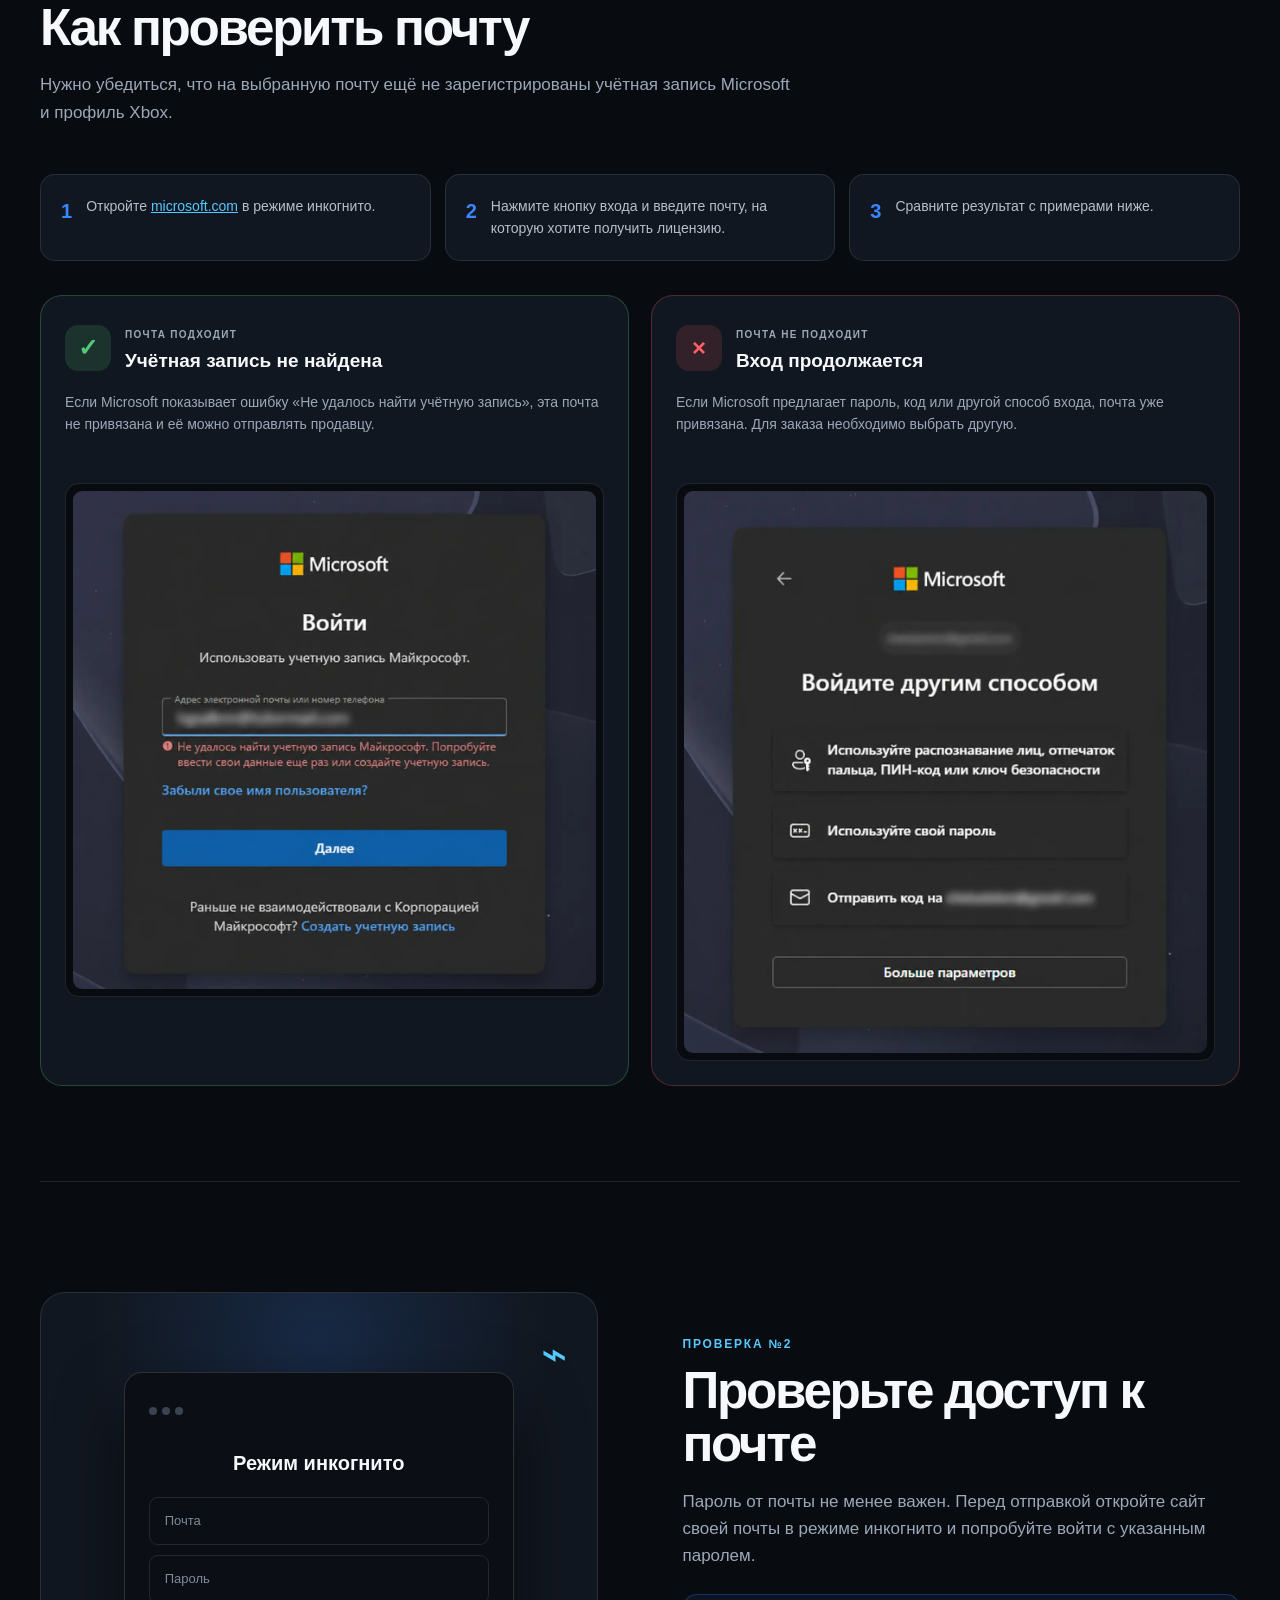
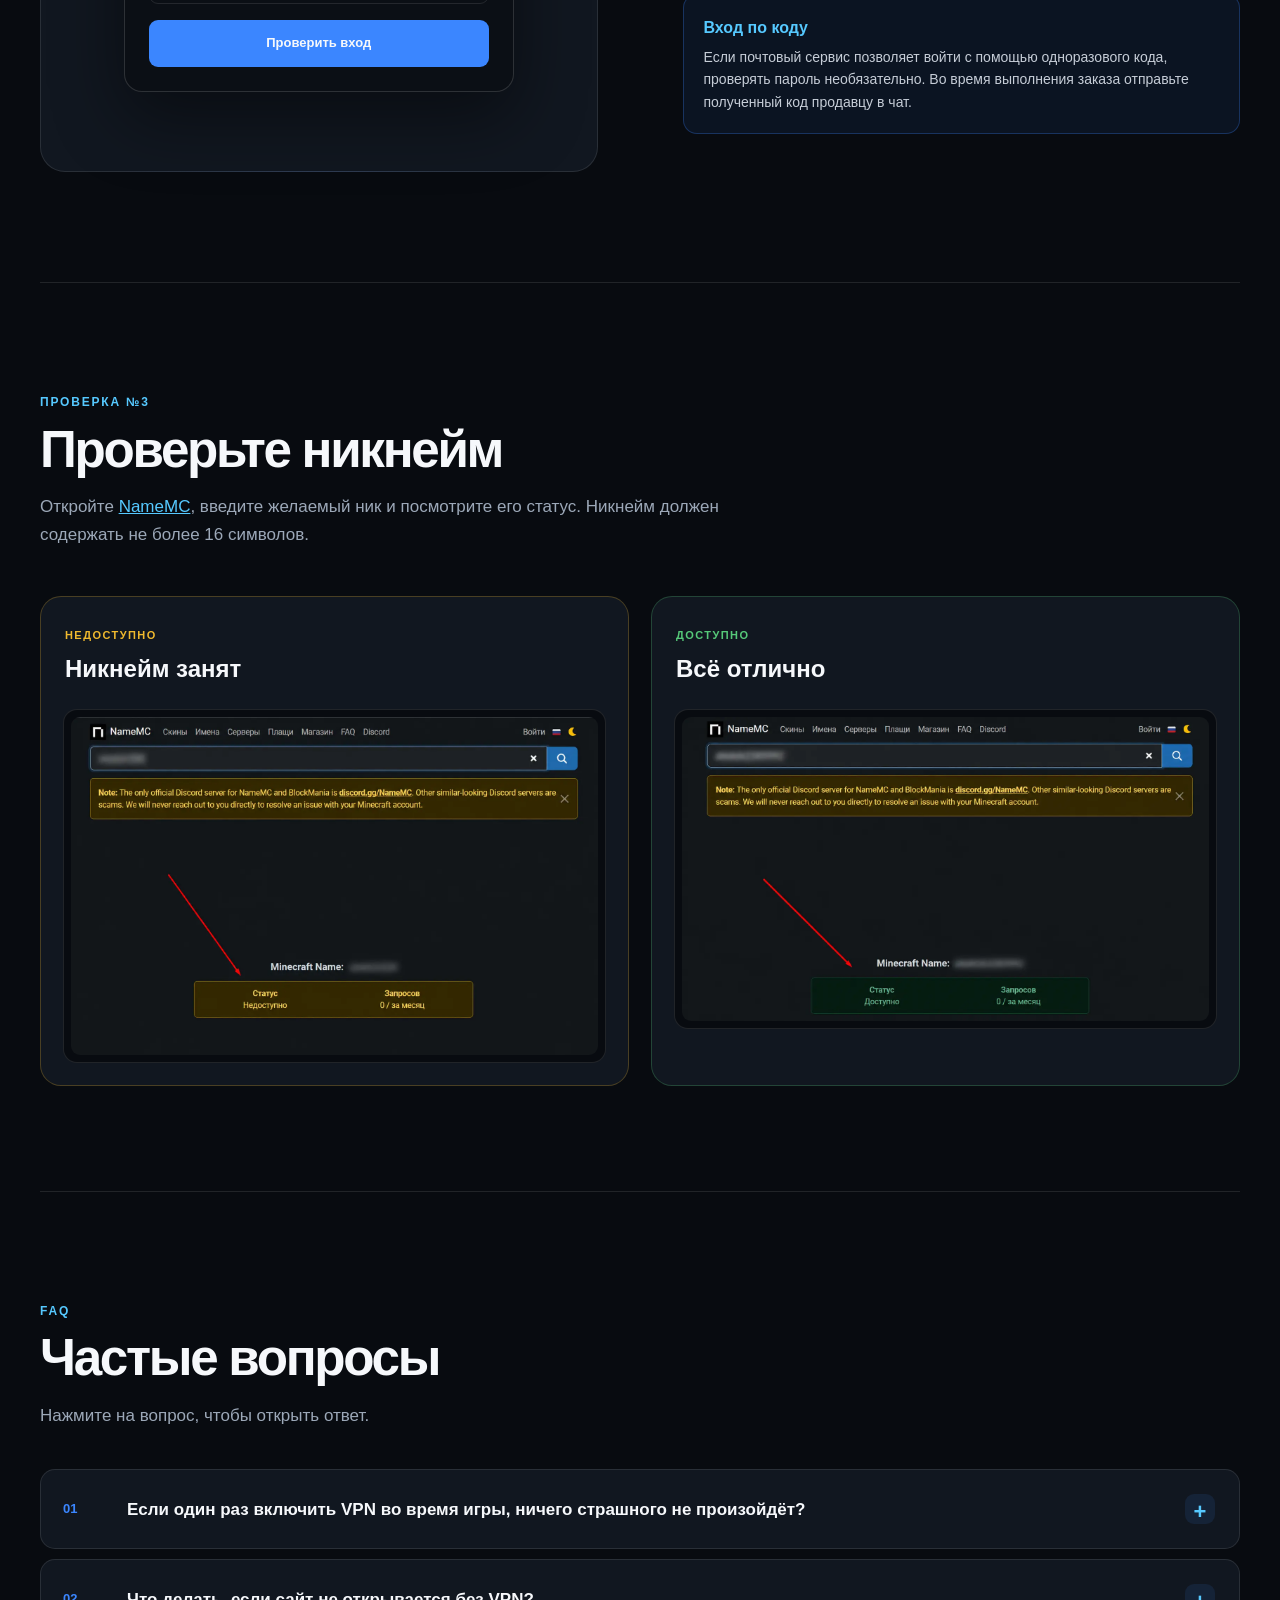
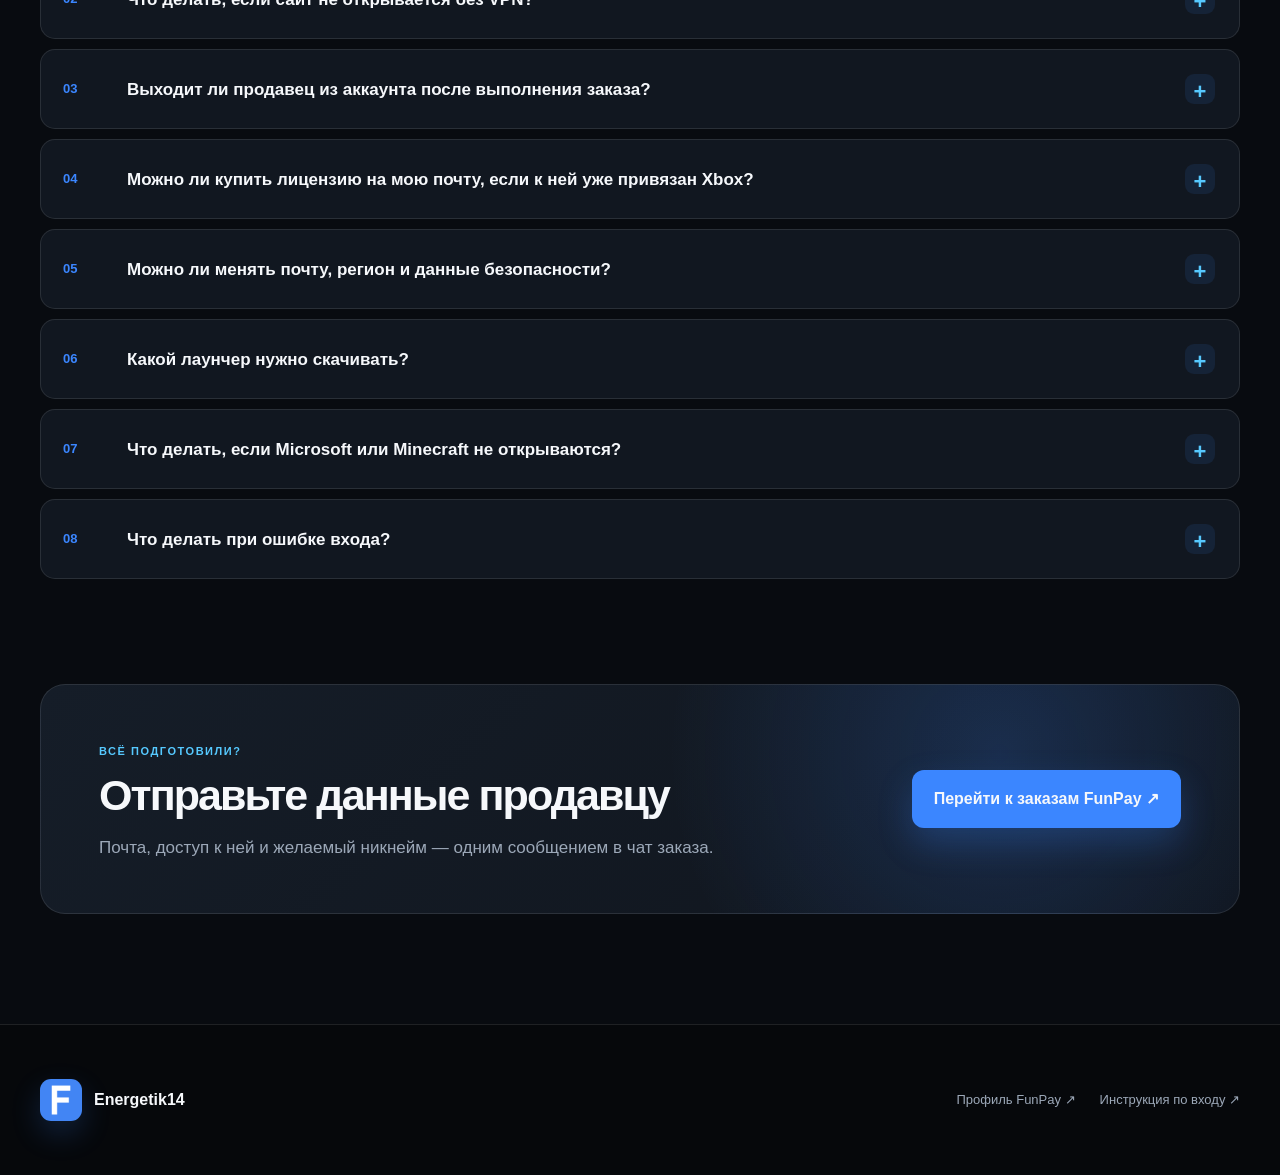
==== commit 77350e58: "Add Sackboy guide character to page headers" ====
--- a/faq/index.html
+++ b/faq/index.html
@@ -19,6 +19,8 @@
         <a class="nav__button" href="https://funpay.com/orders/" target="_blank" rel="noopener">Мои заказы ↗</a>
       </div>
     </nav>
+
+    <img class="hero__sackboy" src="../assets/site/sackboy.webp" alt="" aria-hidden="true">
 
     <div class="hero__content wrap">
       <h1>Что отправить<br><span>после оплаты</span></h1>
--- a/faq/styles.css
+++ b/faq/styles.css
@@ -21,13 +21,14 @@
 
 .hero{min-height:790px;position:relative;overflow:hidden;border-bottom:1px solid var(--line);background:radial-gradient(circle at 80% 25%,rgba(59,134,255,.23),transparent 28%),radial-gradient(circle at 16% 82%,rgba(86,201,121,.13),transparent 26%),linear-gradient(145deg,#111925,#07090d 72%)}
 .hero::before{content:"";position:absolute;inset:0;opacity:.11;background-image:linear-gradient(rgba(255,255,255,.1) 1px,transparent 1px),linear-gradient(90deg,rgba(255,255,255,.1) 1px,transparent 1px);background-size:64px 64px;mask-image:linear-gradient(to bottom,black,transparent 92%)}
+.hero__sackboy{position:absolute;z-index:1;top:112px;right:clamp(24px,5vw,84px);width:min(31vw,430px);height:auto;pointer-events:none;user-select:none;filter:drop-shadow(0 32px 42px rgba(0,0,0,.48)) drop-shadow(0 0 34px rgba(59,134,255,.14))}
 .nav{height:86px;display:flex;align-items:center;justify-content:space-between;position:relative;z-index:2}
 .seller{display:flex;align-items:center;gap:12px;text-decoration:none;font-weight:900}
 .seller img{width:42px;height:42px;border-radius:11px;box-shadow:0 12px 30px rgba(59,134,255,.2)}
 .nav__links{display:flex;align-items:center;gap:24px}
 .nav__links a{text-decoration:none;color:#c9d0da;font-size:14px;font-weight:700}
 .nav__links .nav__button{padding:11px 16px;border:1px solid var(--line);border-radius:11px;color:#fff}
-.hero__content{position:relative;z-index:1;padding-top:88px}
+.hero__content{position:relative;z-index:2;padding-top:88px}
 .eyebrow{display:flex;align-items:center;gap:10px;color:#d0d6df;font-size:12px;font-weight:900;letter-spacing:.14em;text-transform:uppercase}
 .eyebrow i{width:9px;height:9px;border-radius:50%;background:var(--green);box-shadow:0 0 18px rgba(86,201,121,.8)}
 h1{margin:30px 0 26px;font-size:clamp(64px,7.2vw,110px);line-height:.94;letter-spacing:-.065em}
@@ -96,12 +97,14 @@
 
 @media(max-width:1000px){
   .wrap{width:min(100% - 36px,800px)}
+  .hero__sackboy{top:155px;right:-32px;width:280px;opacity:.3}
   .requirements,.steps-row{grid-template-columns:1fr}
   .hero{min-height:980px}.send,.password{grid-template-columns:1fr;gap:40px}.comparison,.nick-grid{grid-template-columns:1fr}
   .result>p{min-height:0}.cta{align-items:flex-start;flex-direction:column}.password__visual{min-height:420px}
 }
 @media(max-width:640px){
   .wrap{width:min(100% - 28px,560px)}.nav{height:72px}.nav__links>a:first-child{display:none}.nav__links .nav__button{padding:8px 10px;font-size:11px}
+  .hero__sackboy{top:175px;right:-64px;width:240px;opacity:.22}
   .hero{min-height:920px}.hero__content{padding-top:65px}h1{font-size:50px}.hero__content>p{font-size:16px}.requirements{margin-top:38px}.requirements article{min-height:104px}
   .send{padding-top:70px}.important{align-items:flex-start;padding:23px;margin-bottom:70px}.important h2{font-size:18px}
   .check-section,.password,.nick,.faq{padding:75px 0}.send h2,.section-head h2,.password h2{font-size:36px}.password__visual{min-height:350px}
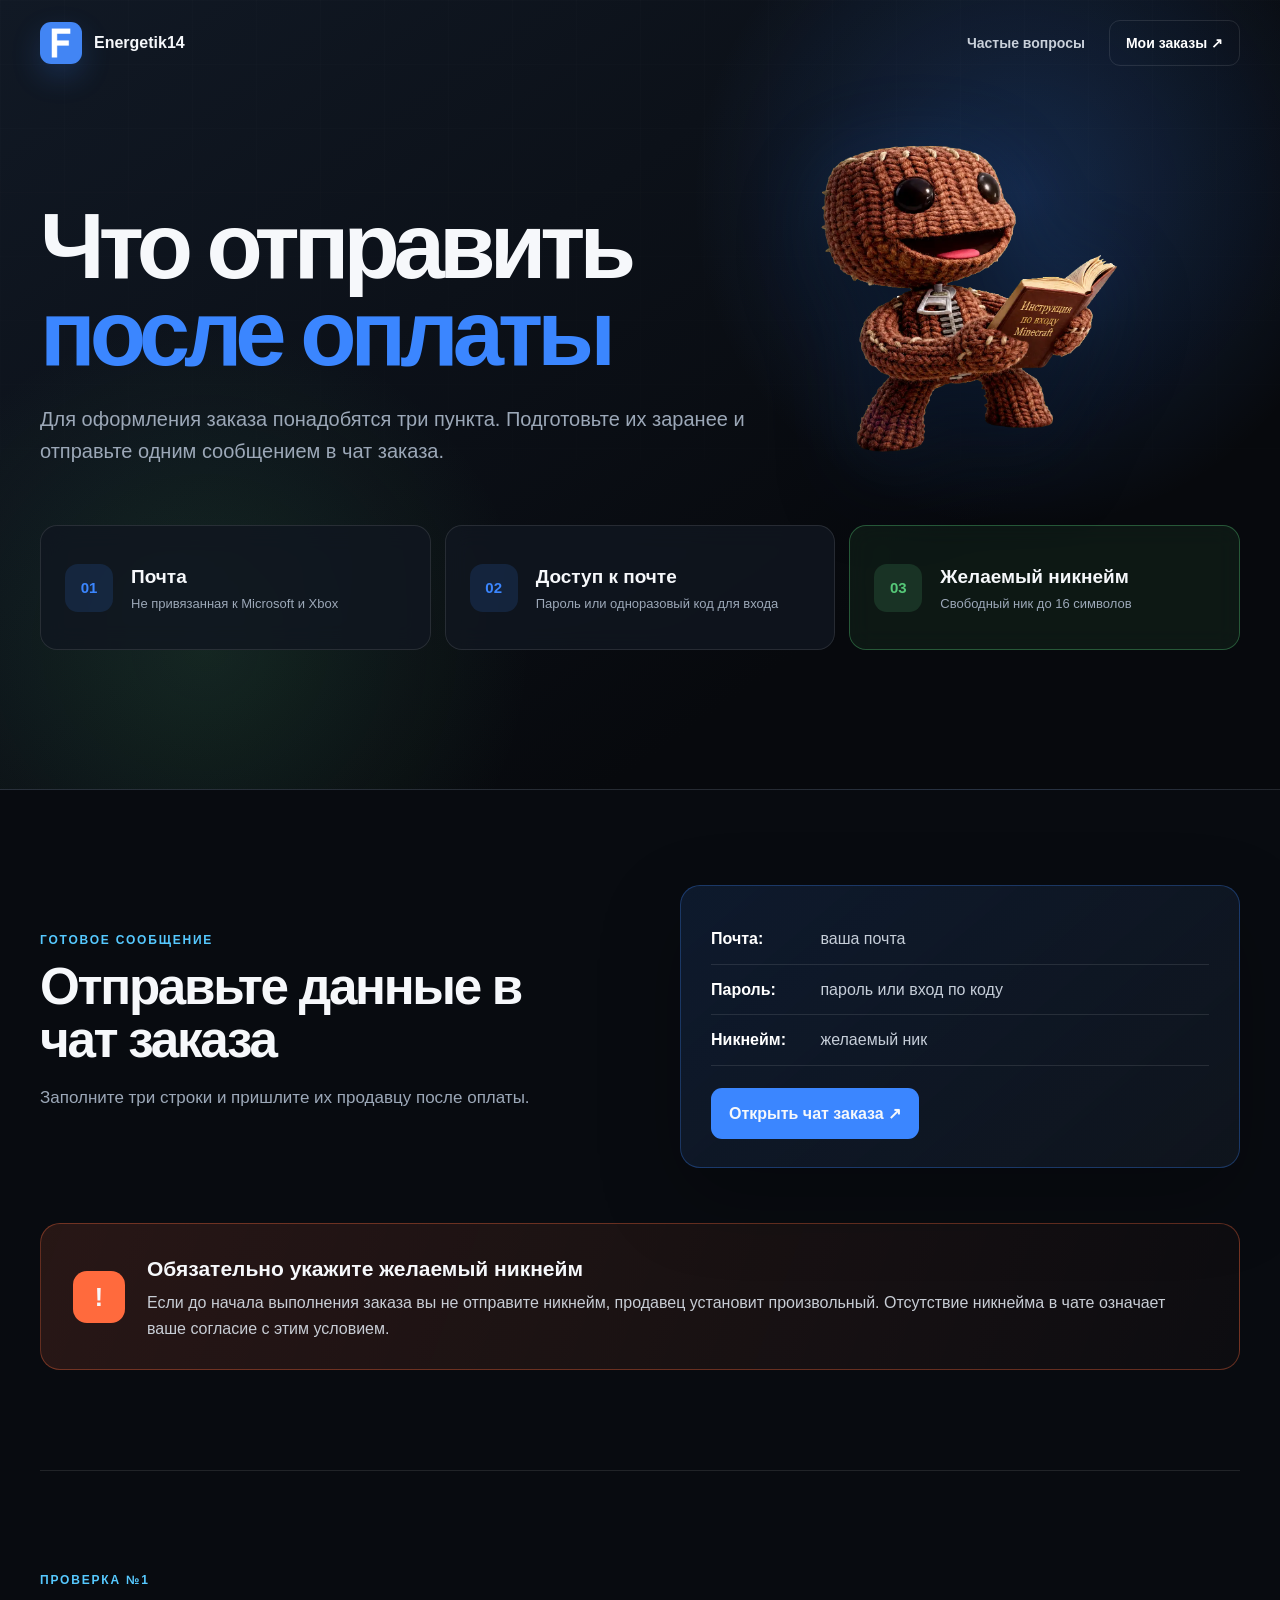
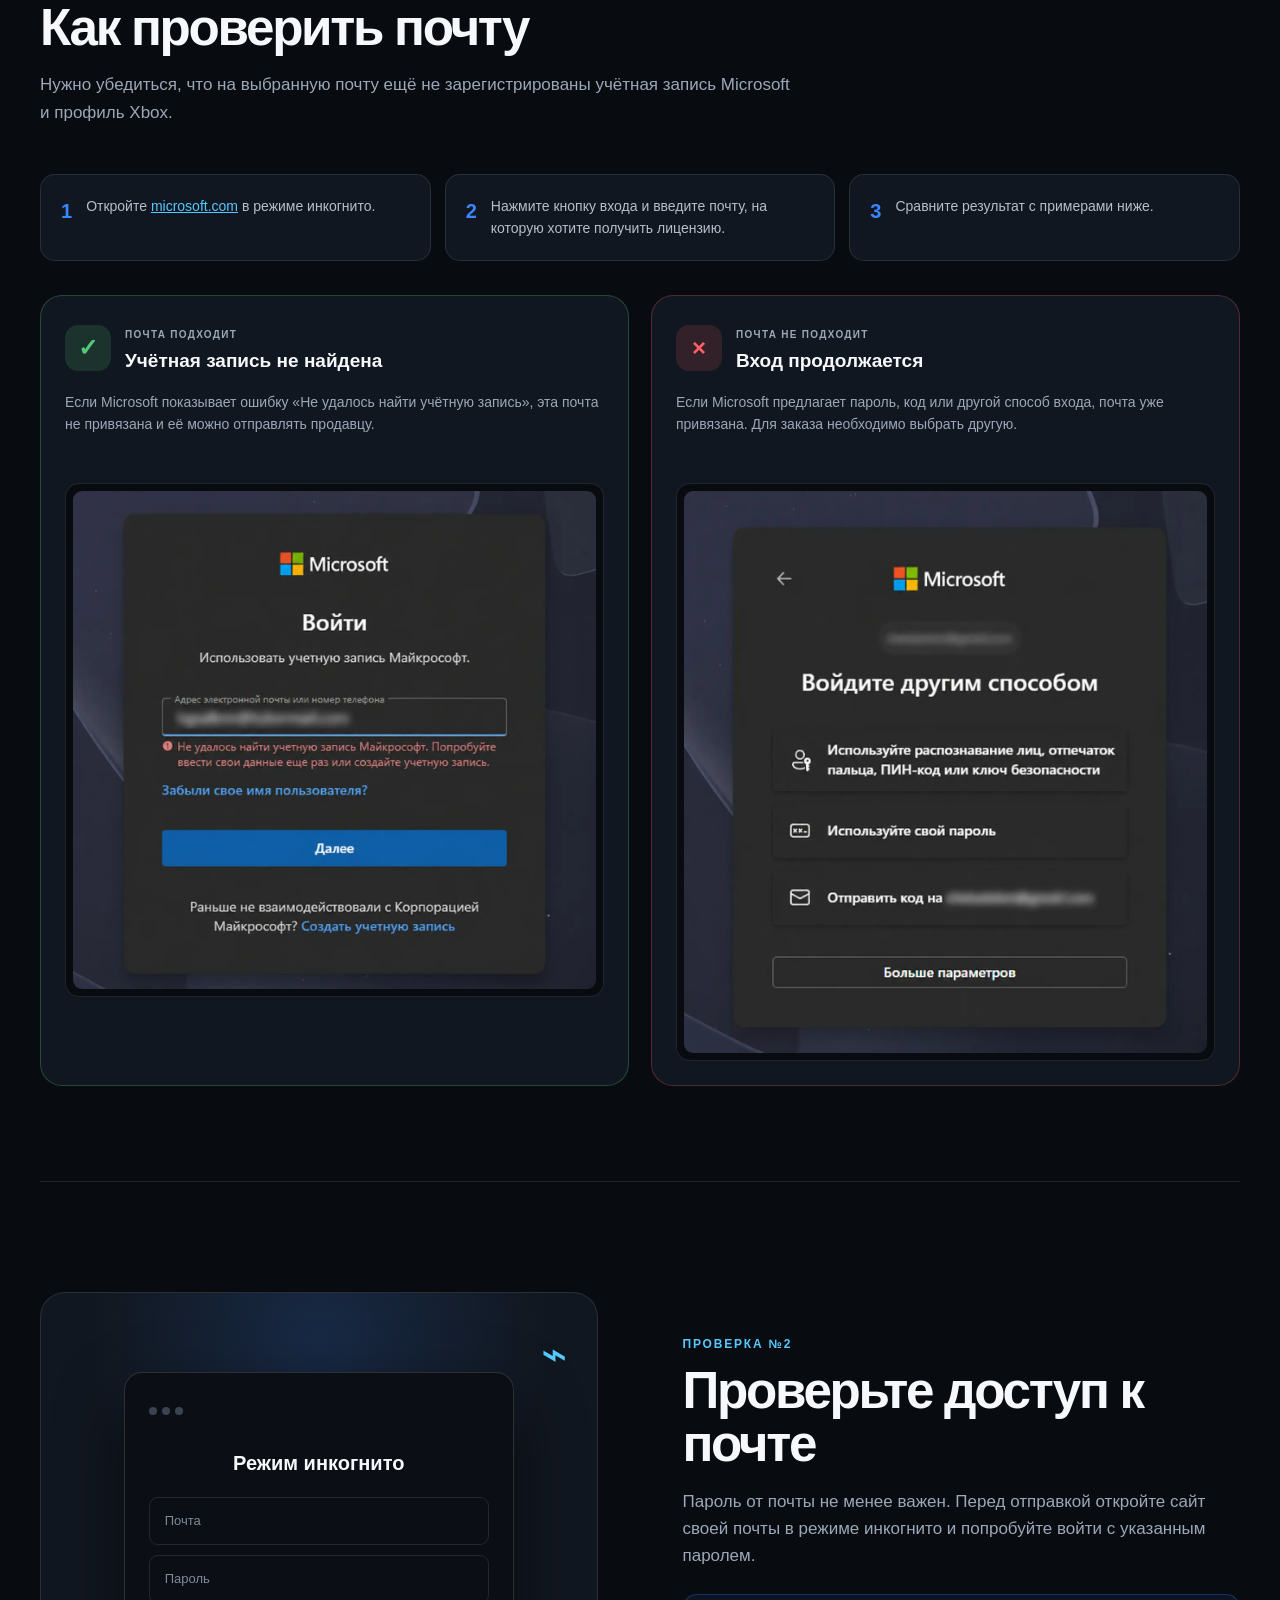
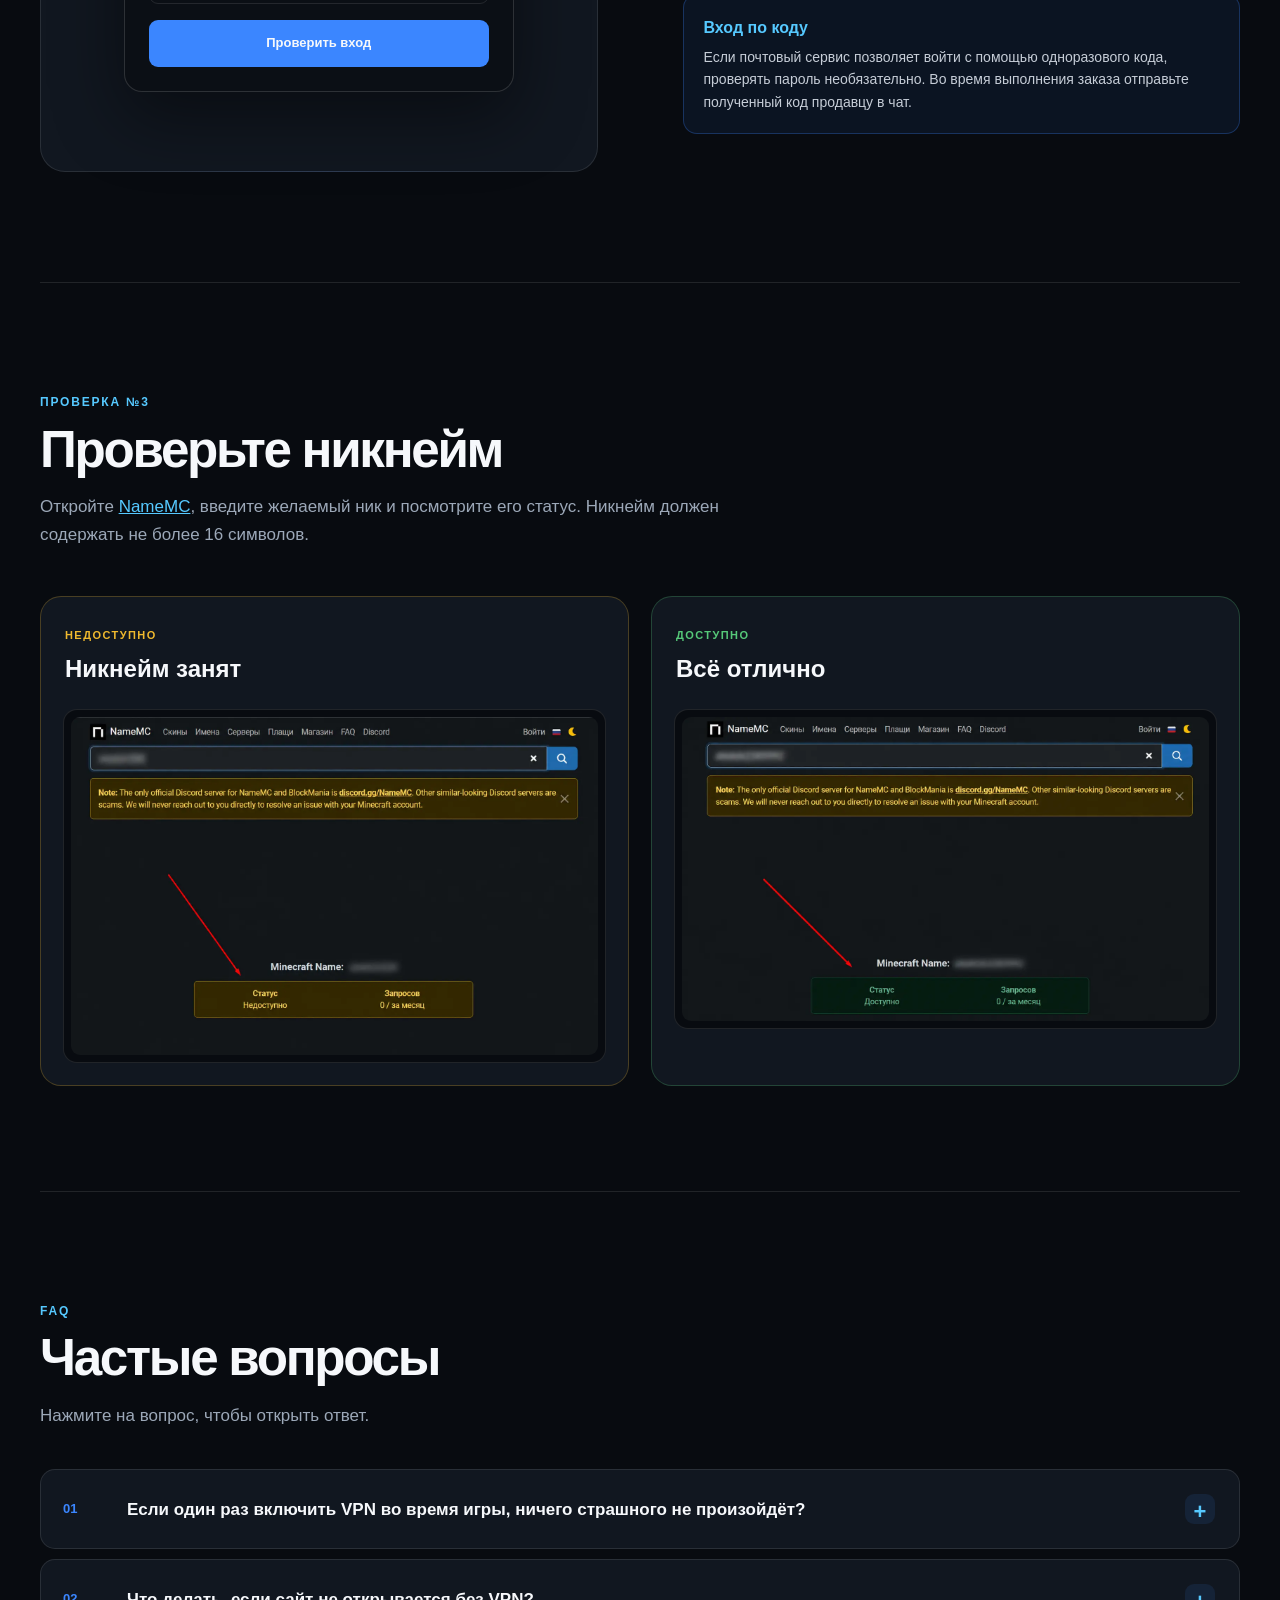
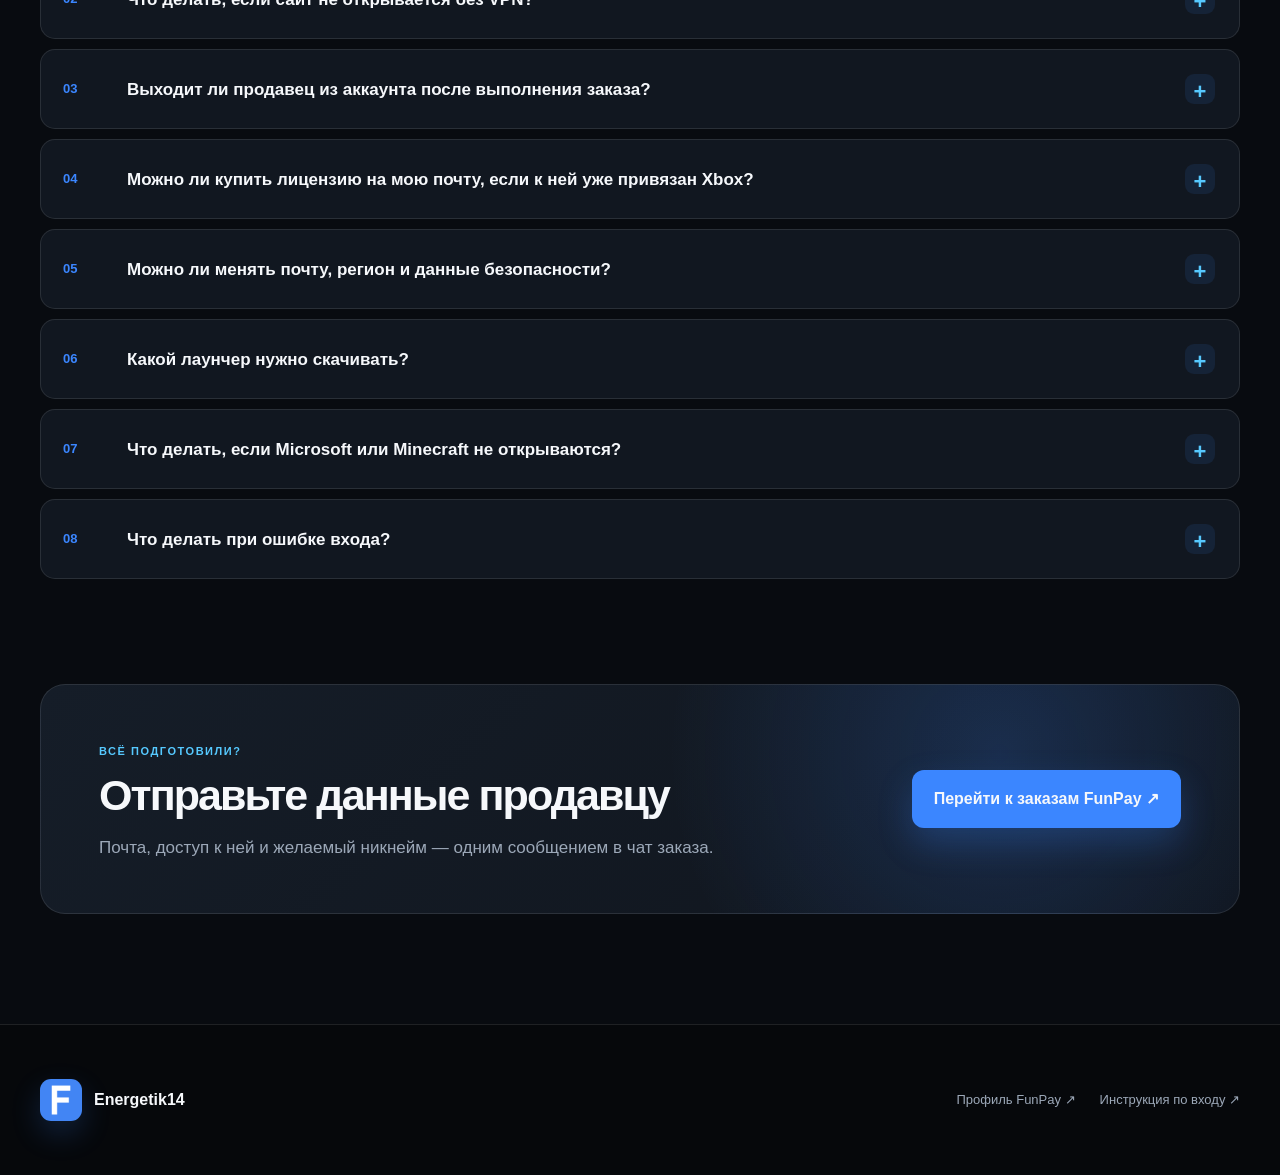
==== commit 7c145047: "Reposition and enlarge Sackboy header art" ====
--- a/faq/index.html
+++ b/faq/index.html
@@ -5,7 +5,7 @@
   <meta name="viewport" content="width=device-width, initial-scale=1">
   <meta name="description" content="Что отправить продавцу после оплаты Minecraft и ответы на частые вопросы покупателей.">
   <title>FAQ после оплаты — Energetik14</title>
-  <link rel="stylesheet" href="styles.css">
+  <link rel="stylesheet" href="styles.css?v=sackboy3">
 </head>
 <body>
   <header class="hero" id="top">
@@ -20,7 +20,7 @@
       </div>
     </nav>
 
-    <img class="hero__sackboy" src="../assets/site/sackboy.webp" alt="" aria-hidden="true">
+    <img class="hero__sackboy" src="../assets/site/sackboy.webp?v=2" alt="" aria-hidden="true" width="430" height="370">
 
     <div class="hero__content wrap">
       <h1>Что отправить<br><span>после оплаты</span></h1>
--- a/faq/styles.css
+++ b/faq/styles.css
@@ -21,7 +21,7 @@
 
 .hero{min-height:790px;position:relative;overflow:hidden;border-bottom:1px solid var(--line);background:radial-gradient(circle at 80% 25%,rgba(59,134,255,.23),transparent 28%),radial-gradient(circle at 16% 82%,rgba(86,201,121,.13),transparent 26%),linear-gradient(145deg,#111925,#07090d 72%)}
 .hero::before{content:"";position:absolute;inset:0;opacity:.11;background-image:linear-gradient(rgba(255,255,255,.1) 1px,transparent 1px),linear-gradient(90deg,rgba(255,255,255,.1) 1px,transparent 1px);background-size:64px 64px;mask-image:linear-gradient(to bottom,black,transparent 92%)}
-.hero__sackboy{position:absolute;z-index:1;top:112px;right:clamp(24px,5vw,84px);width:min(31vw,430px);height:auto;pointer-events:none;user-select:none;filter:drop-shadow(0 32px 42px rgba(0,0,0,.48)) drop-shadow(0 0 34px rgba(59,134,255,.14))}
+.hero__sackboy{position:absolute;z-index:1;top:105px;right:clamp(80px,10vw,220px);width:min(36vw,500px);height:auto;pointer-events:none;user-select:none;filter:drop-shadow(0 32px 42px rgba(0,0,0,.48)) drop-shadow(0 0 34px rgba(59,134,255,.14))}
 .nav{height:86px;display:flex;align-items:center;justify-content:space-between;position:relative;z-index:2}
 .seller{display:flex;align-items:center;gap:12px;text-decoration:none;font-weight:900}
 .seller img{width:42px;height:42px;border-radius:11px;box-shadow:0 12px 30px rgba(59,134,255,.2)}
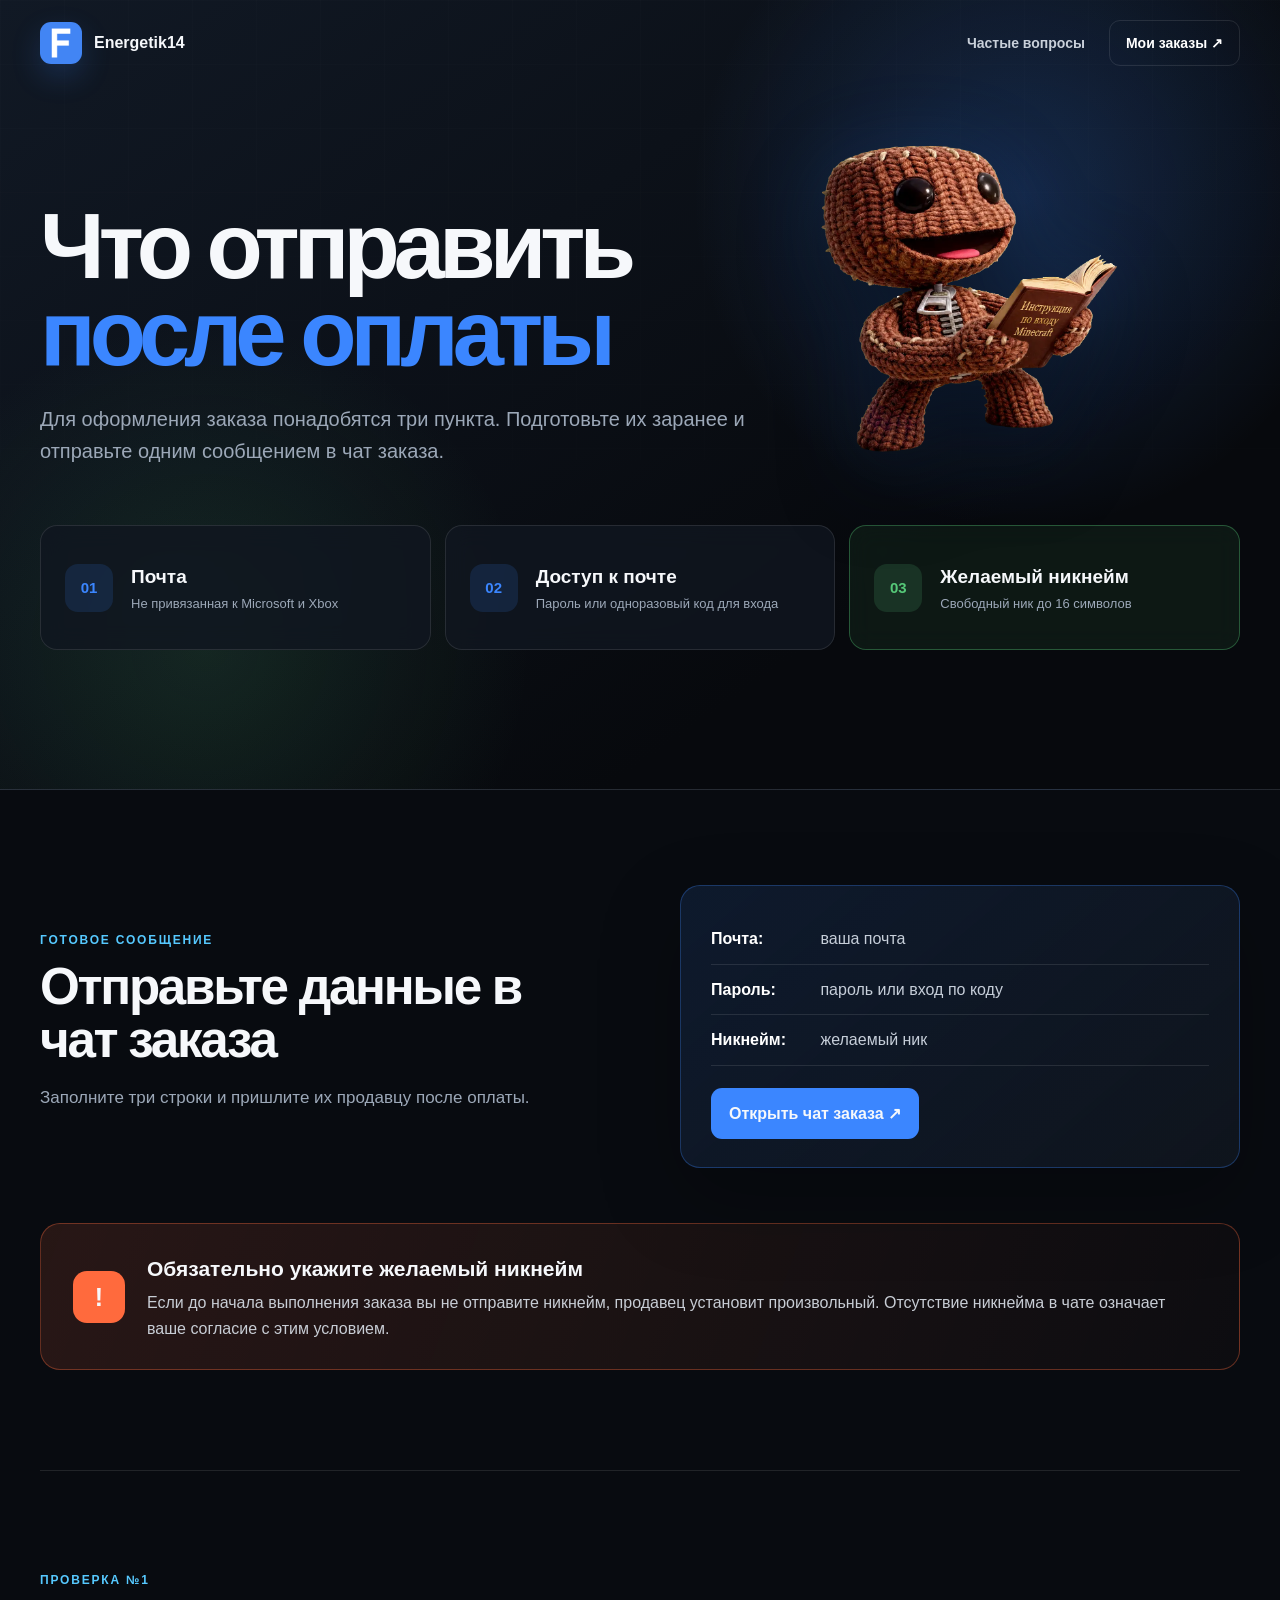
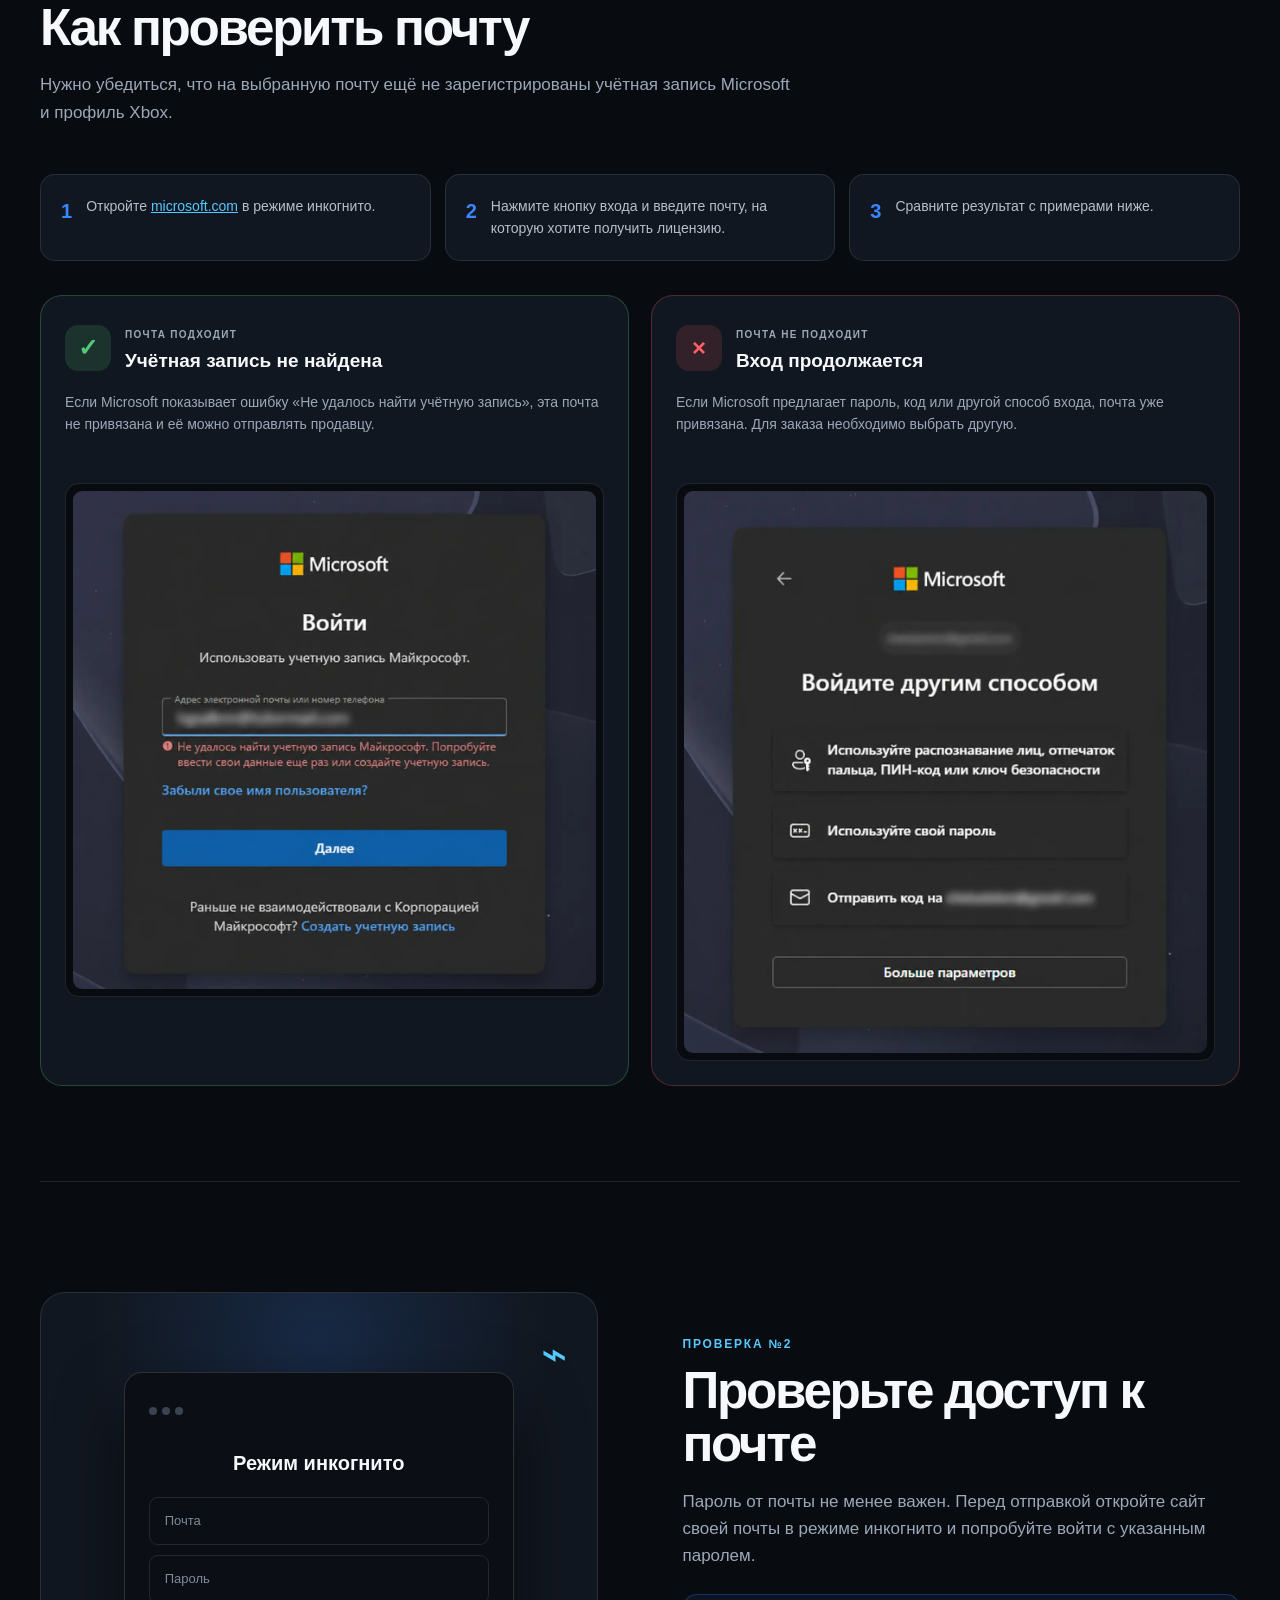
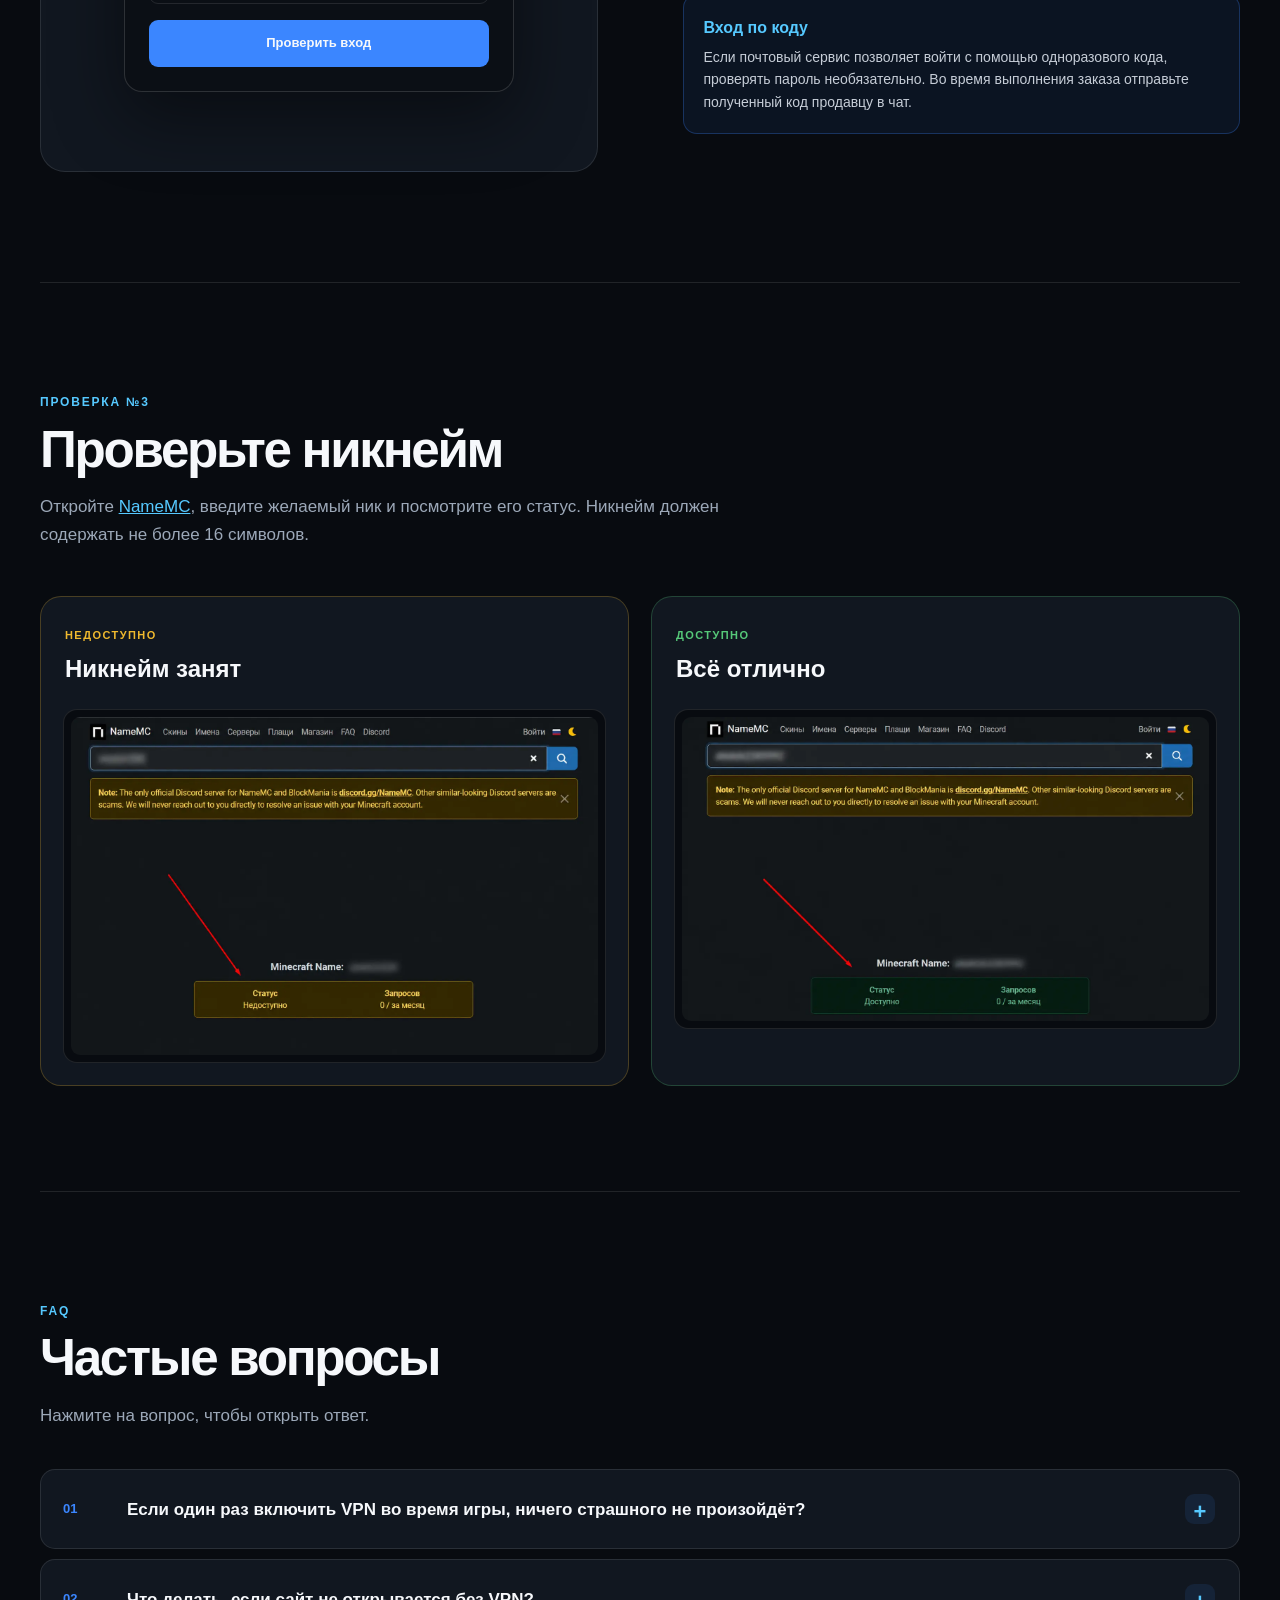
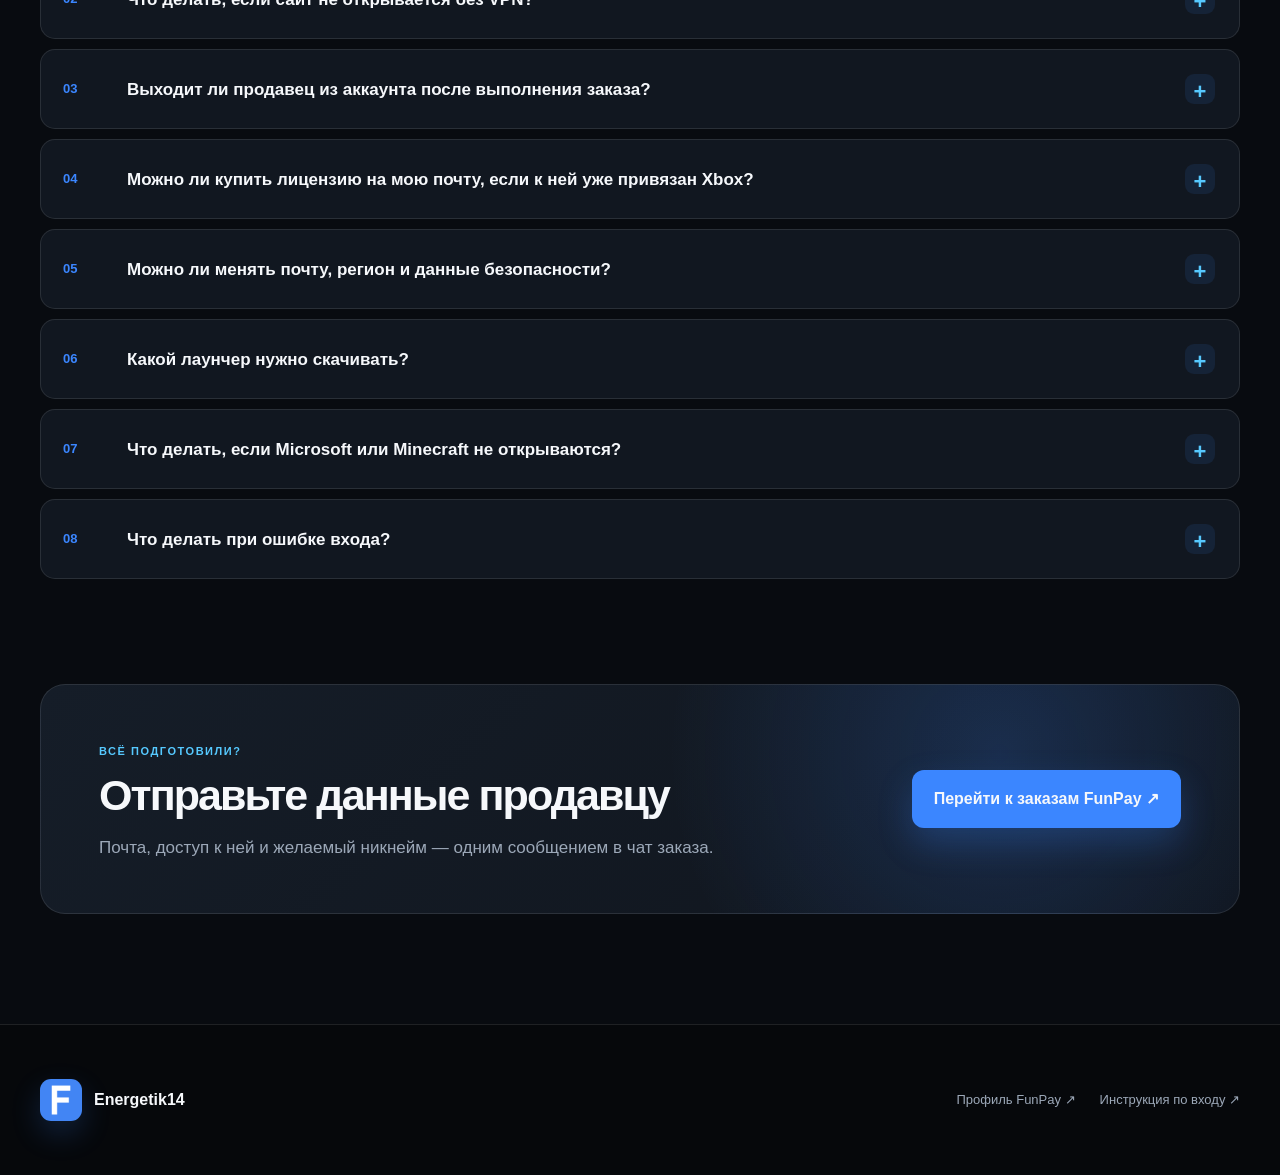
==== commit 43d85719: "Refine Sackboy header placement" ====
--- a/faq/index.html
+++ b/faq/index.html
@@ -5,7 +5,7 @@
   <meta name="viewport" content="width=device-width, initial-scale=1">
   <meta name="description" content="Что отправить продавцу после оплаты Minecraft и ответы на частые вопросы покупателей.">
   <title>FAQ после оплаты — Energetik14</title>
-  <link rel="stylesheet" href="styles.css?v=sackboy3">
+  <link rel="stylesheet" href="styles.css?v=sackboy4">
 </head>
 <body>
   <header class="hero" id="top">
--- a/faq/styles.css
+++ b/faq/styles.css
@@ -21,7 +21,7 @@
 
 .hero{min-height:790px;position:relative;overflow:hidden;border-bottom:1px solid var(--line);background:radial-gradient(circle at 80% 25%,rgba(59,134,255,.23),transparent 28%),radial-gradient(circle at 16% 82%,rgba(86,201,121,.13),transparent 26%),linear-gradient(145deg,#111925,#07090d 72%)}
 .hero::before{content:"";position:absolute;inset:0;opacity:.11;background-image:linear-gradient(rgba(255,255,255,.1) 1px,transparent 1px),linear-gradient(90deg,rgba(255,255,255,.1) 1px,transparent 1px);background-size:64px 64px;mask-image:linear-gradient(to bottom,black,transparent 92%)}
-.hero__sackboy{position:absolute;z-index:1;top:105px;right:clamp(80px,10vw,220px);width:min(36vw,500px);height:auto;pointer-events:none;user-select:none;filter:drop-shadow(0 32px 42px rgba(0,0,0,.48)) drop-shadow(0 0 34px rgba(59,134,255,.14))}
+.hero__sackboy{position:absolute;z-index:3;top:105px;right:clamp(80px,10vw,220px);width:min(36vw,500px);height:auto;pointer-events:none;user-select:none;filter:drop-shadow(0 32px 42px rgba(0,0,0,.48)) drop-shadow(0 0 34px rgba(59,134,255,.14))}
 .nav{height:86px;display:flex;align-items:center;justify-content:space-between;position:relative;z-index:2}
 .seller{display:flex;align-items:center;gap:12px;text-decoration:none;font-weight:900}
 .seller img{width:42px;height:42px;border-radius:11px;box-shadow:0 12px 30px rgba(59,134,255,.2)}
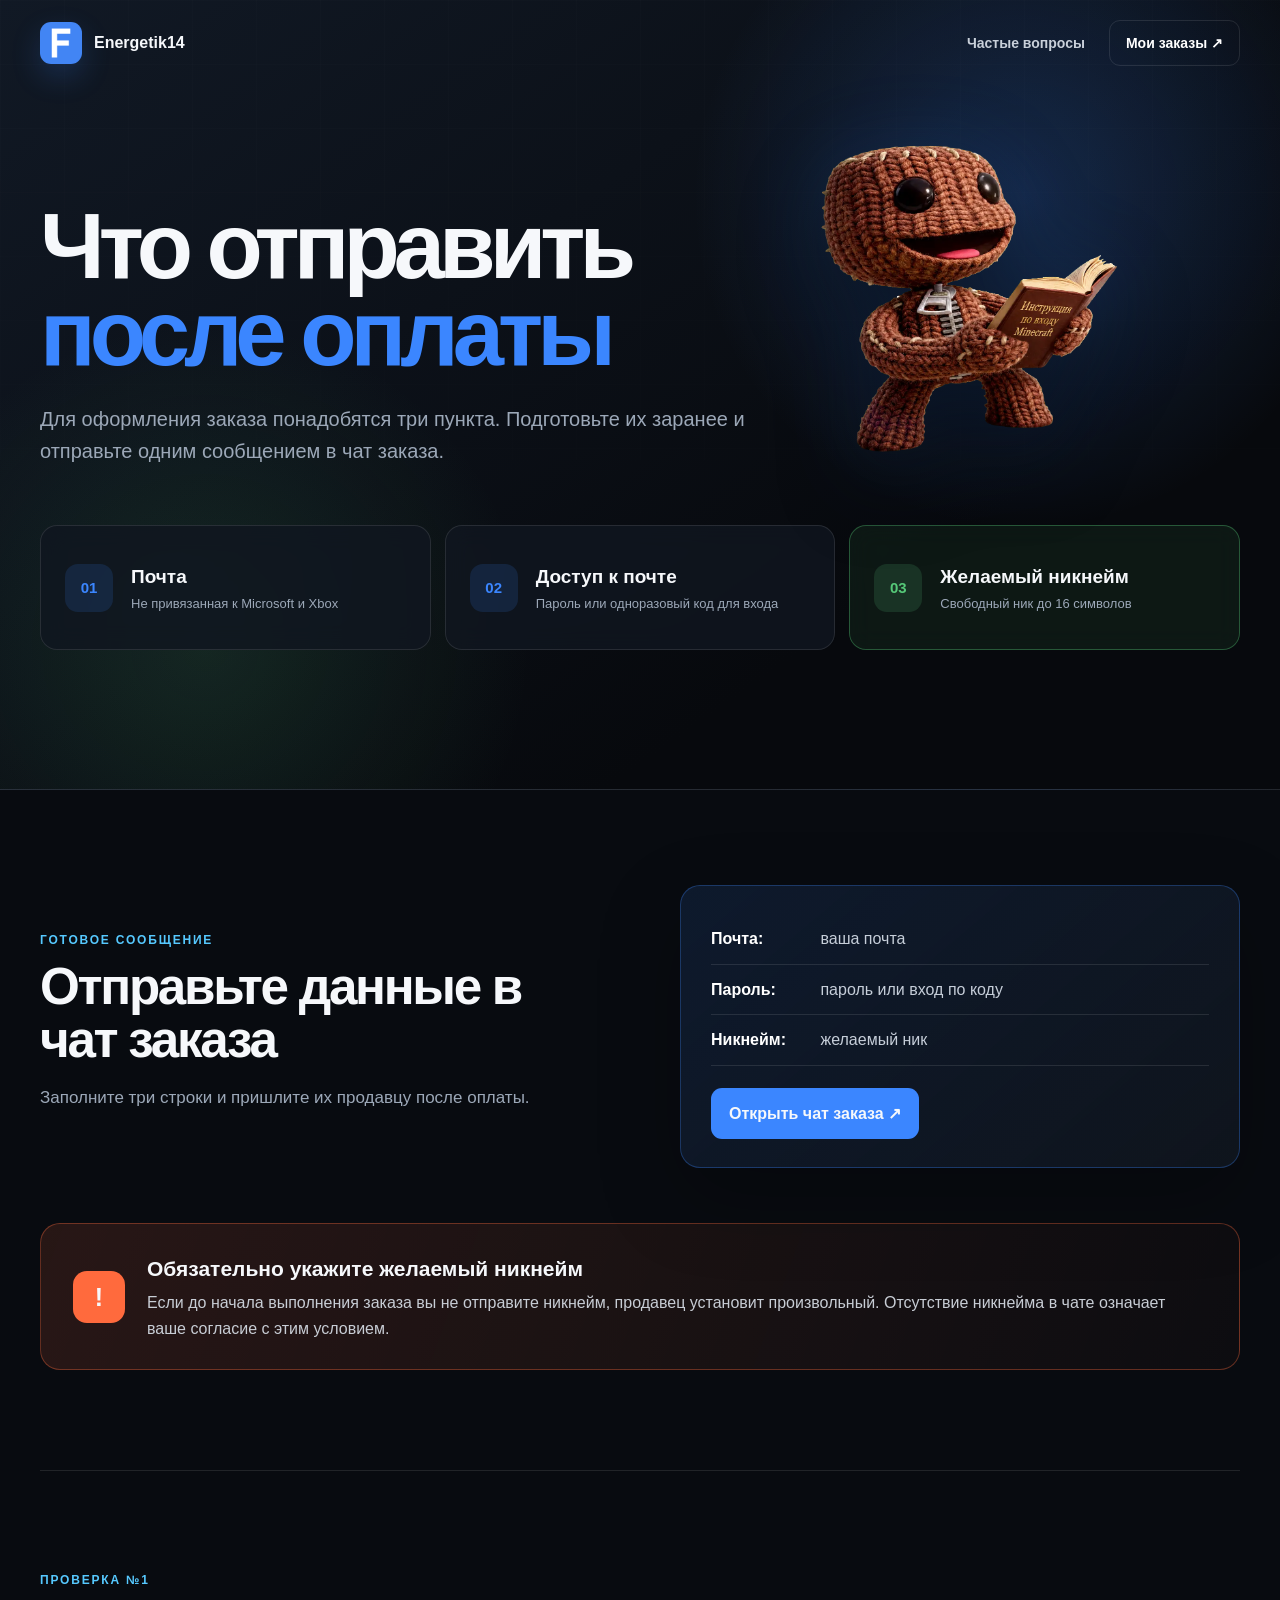
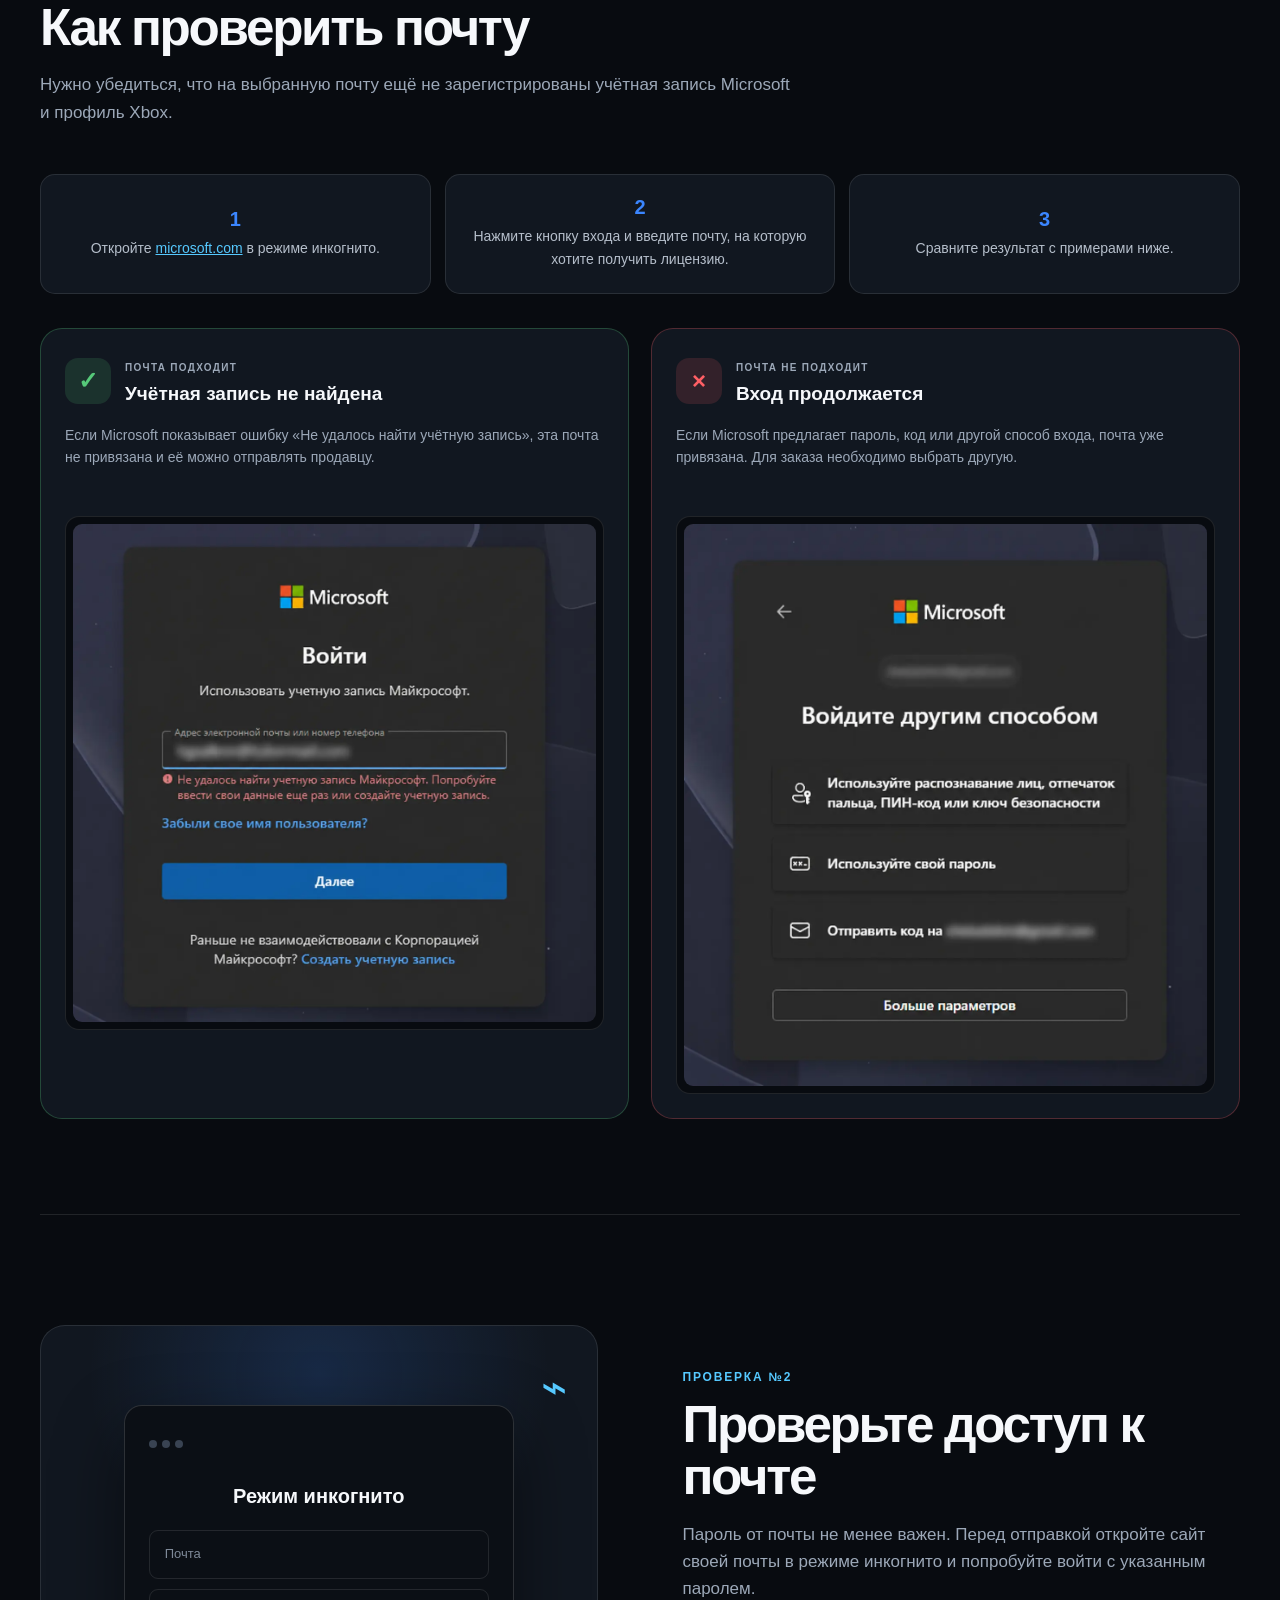
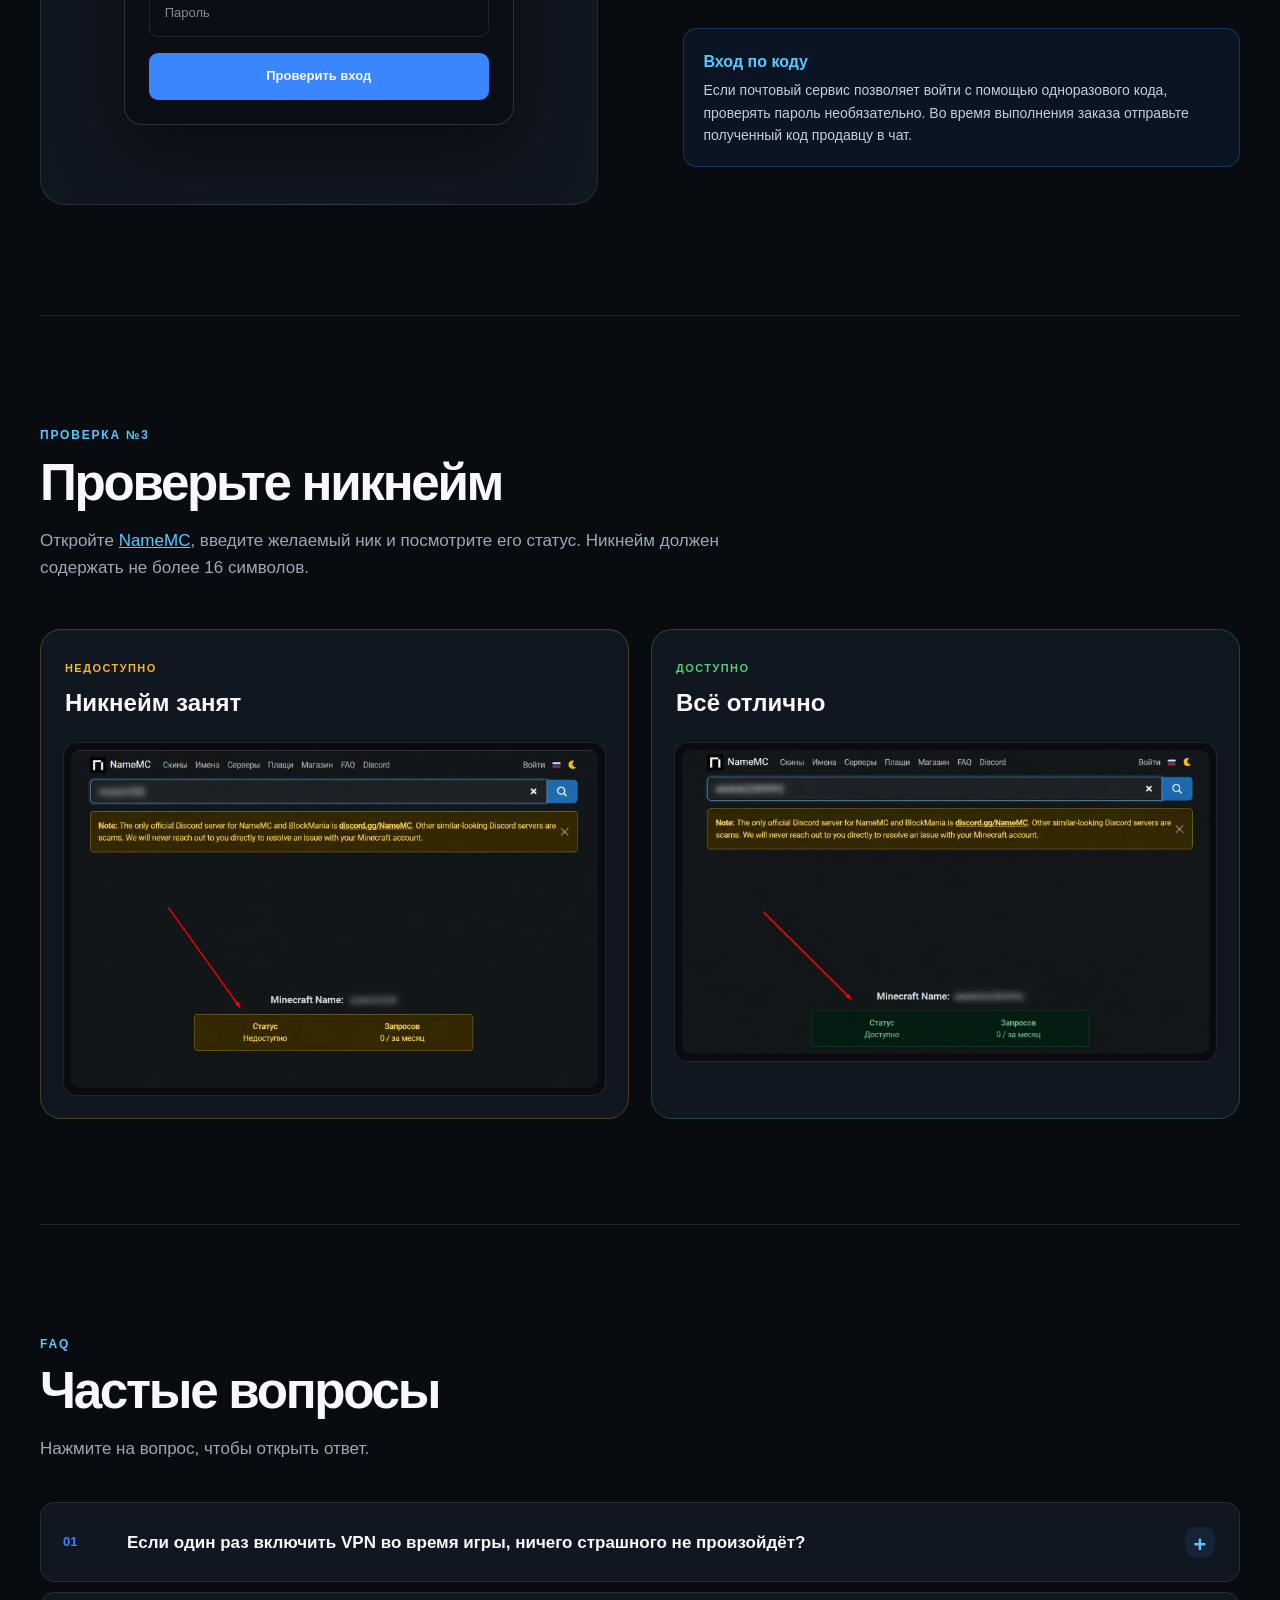
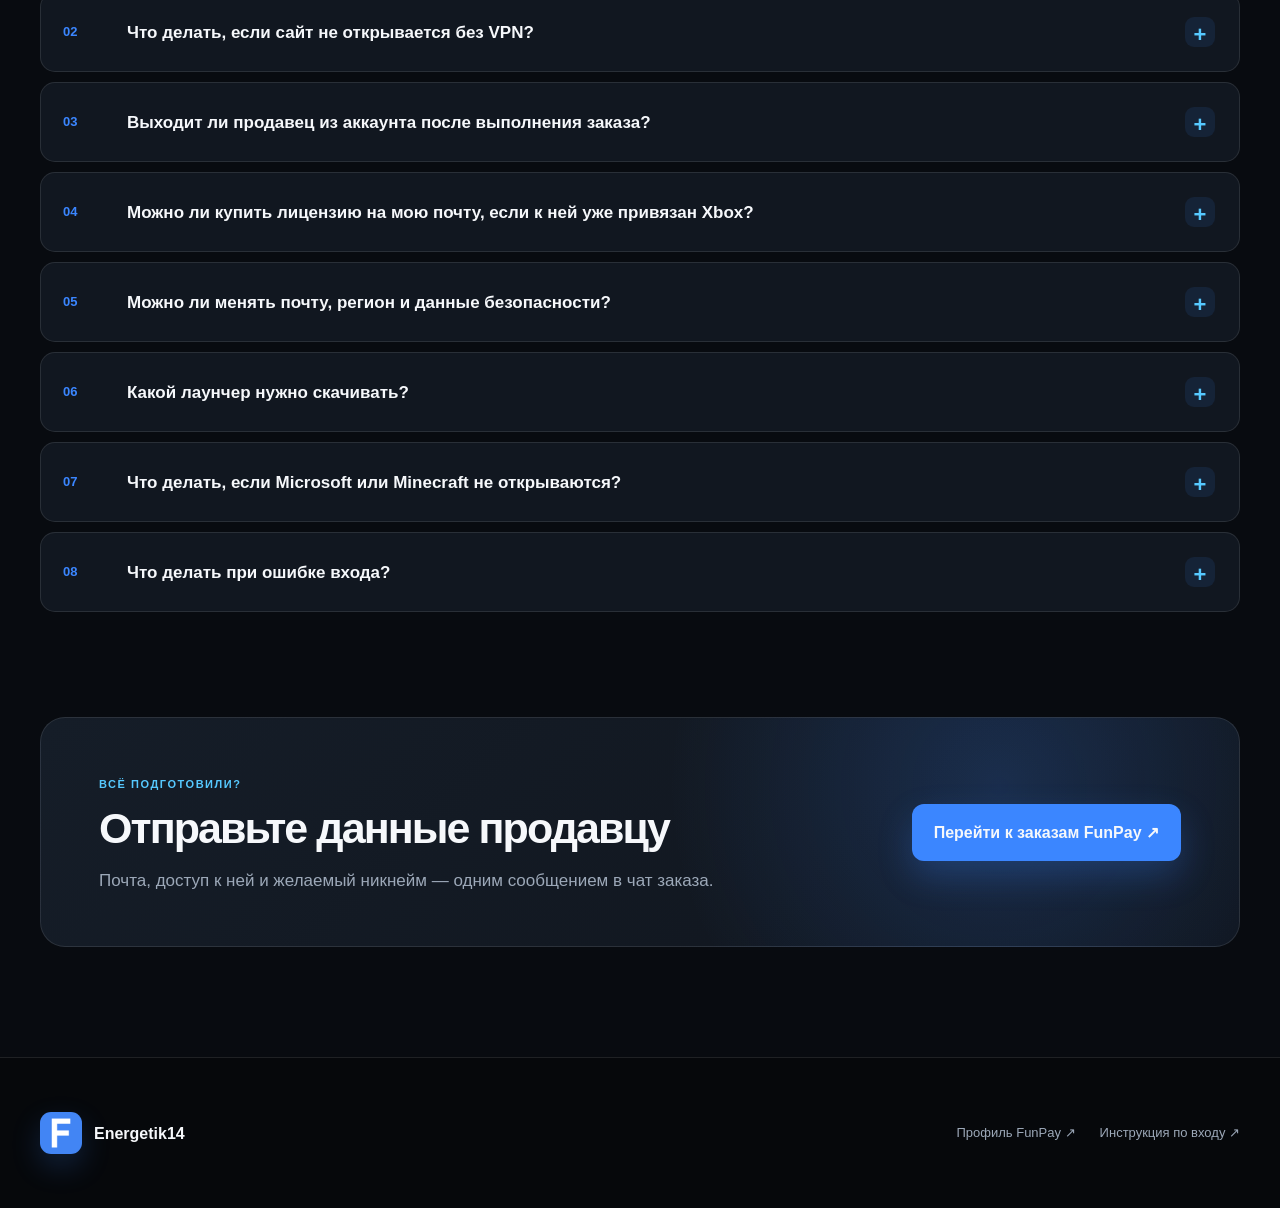
==== commit d598971f: "Center email-check steps" ====
--- a/faq/index.html
+++ b/faq/index.html
@@ -5,7 +5,7 @@
   <meta name="viewport" content="width=device-width, initial-scale=1">
   <meta name="description" content="Что отправить продавцу после оплаты Minecraft и ответы на частые вопросы покупателей.">
   <title>FAQ после оплаты — Energetik14</title>
-  <link rel="stylesheet" href="styles.css?v=sackboy4">
+  <link rel="stylesheet" href="styles.css?v=steps-centered">
 </head>
 <body>
   <header class="hero" id="top">
--- a/faq/styles.css
+++ b/faq/styles.css
@@ -57,8 +57,8 @@
 .check-section{padding:95px 0;border-top:1px solid var(--line)}
 .section-head{max-width:850px;margin-bottom:48px}.section-head>p{max-width:760px}
 .steps-row{display:grid;grid-template-columns:repeat(3,1fr);gap:14px;margin-bottom:34px}
-.steps-row div{display:flex;gap:14px;padding:20px;border:1px solid var(--line);border-radius:15px;background:var(--panel)}
-.steps-row b{color:var(--blue);font-size:20px}.steps-row p{margin:0;color:#b5beca;font-size:14px}.steps-row a{color:var(--cyan)}
+.steps-row div{min-height:120px;display:flex;flex-direction:column;justify-content:center;align-items:center;gap:8px;padding:20px;border:1px solid var(--line);border-radius:15px;background:var(--panel);text-align:center}
+.steps-row b{color:var(--blue);font-size:20px;line-height:1}.steps-row p{margin:0;color:#b5beca;font-size:14px}.steps-row a{color:var(--cyan)}
 .comparison{display:grid;grid-template-columns:1fr 1fr;gap:22px}
 .result{padding:24px;border:1px solid var(--line);border-radius:22px;background:var(--panel)}
 .result.good{border-color:rgba(86,201,121,.28)}.result.bad{border-color:rgba(255,95,101,.27)}
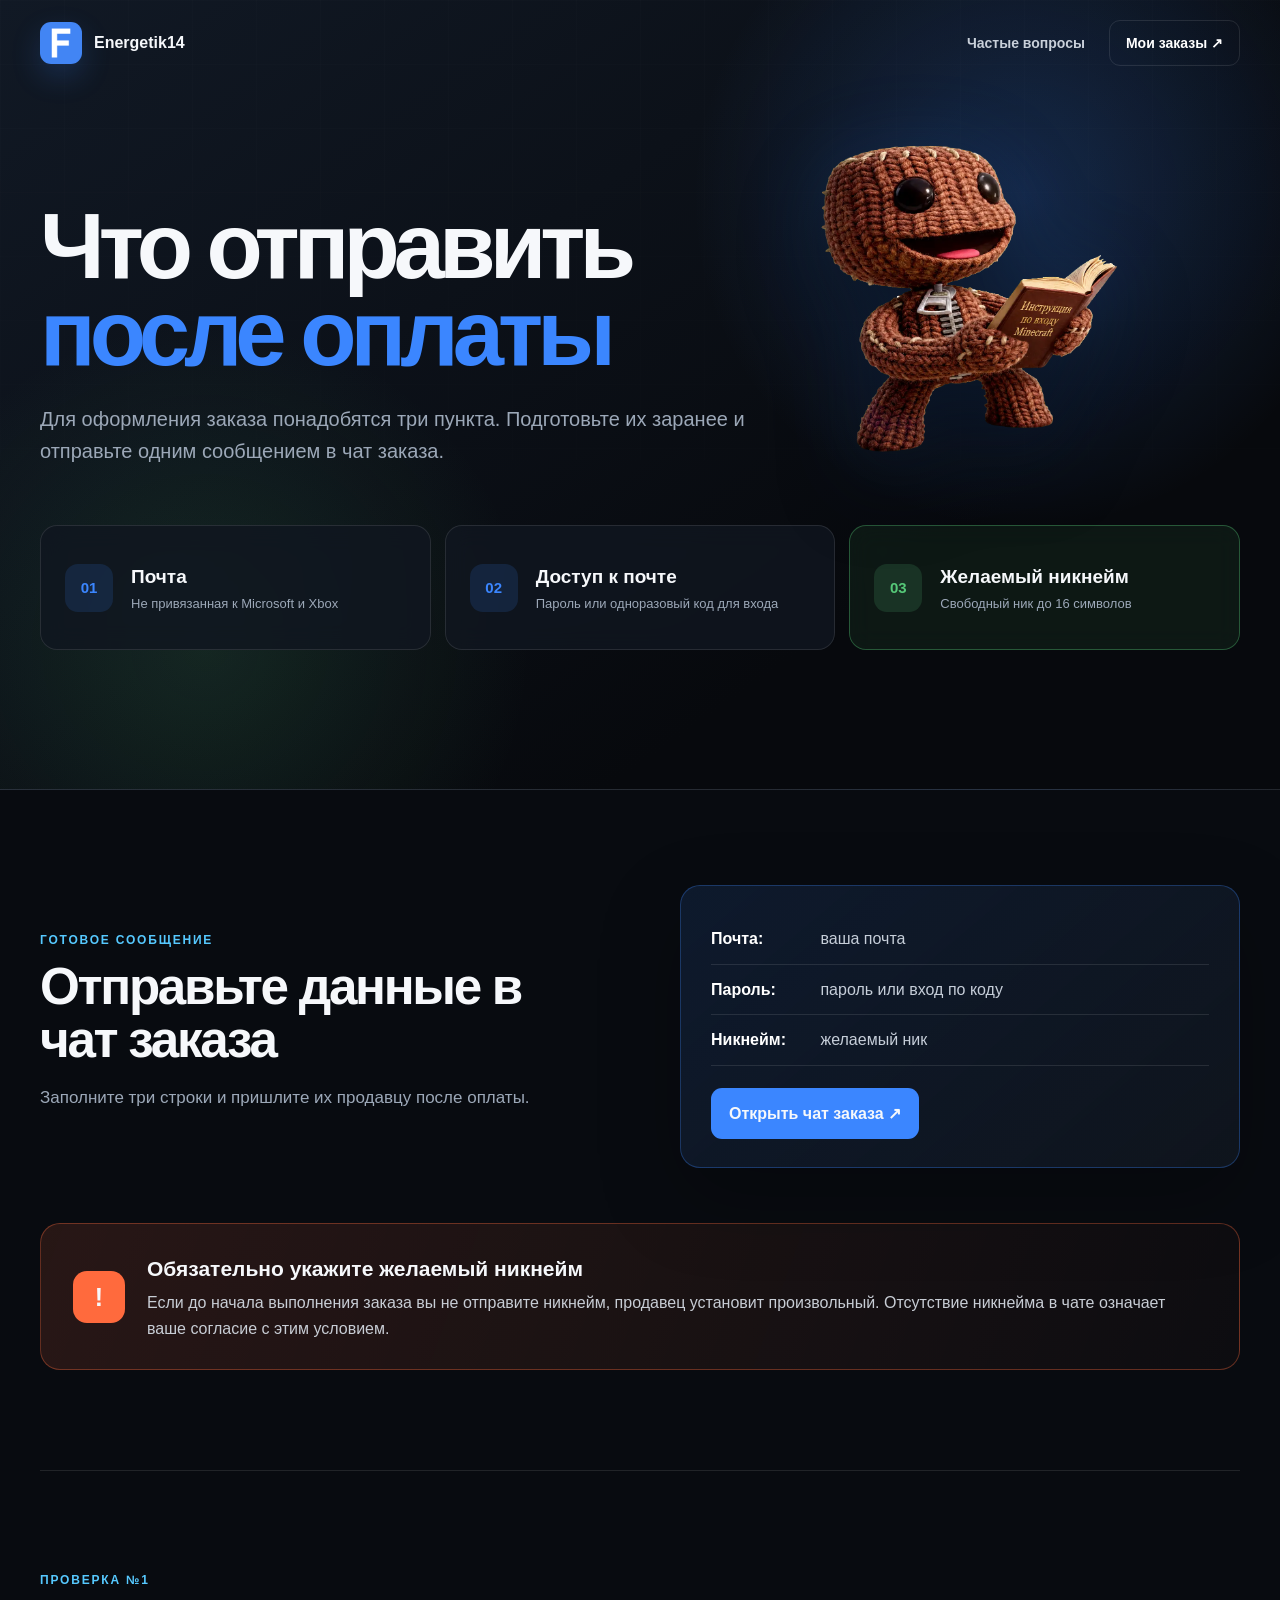
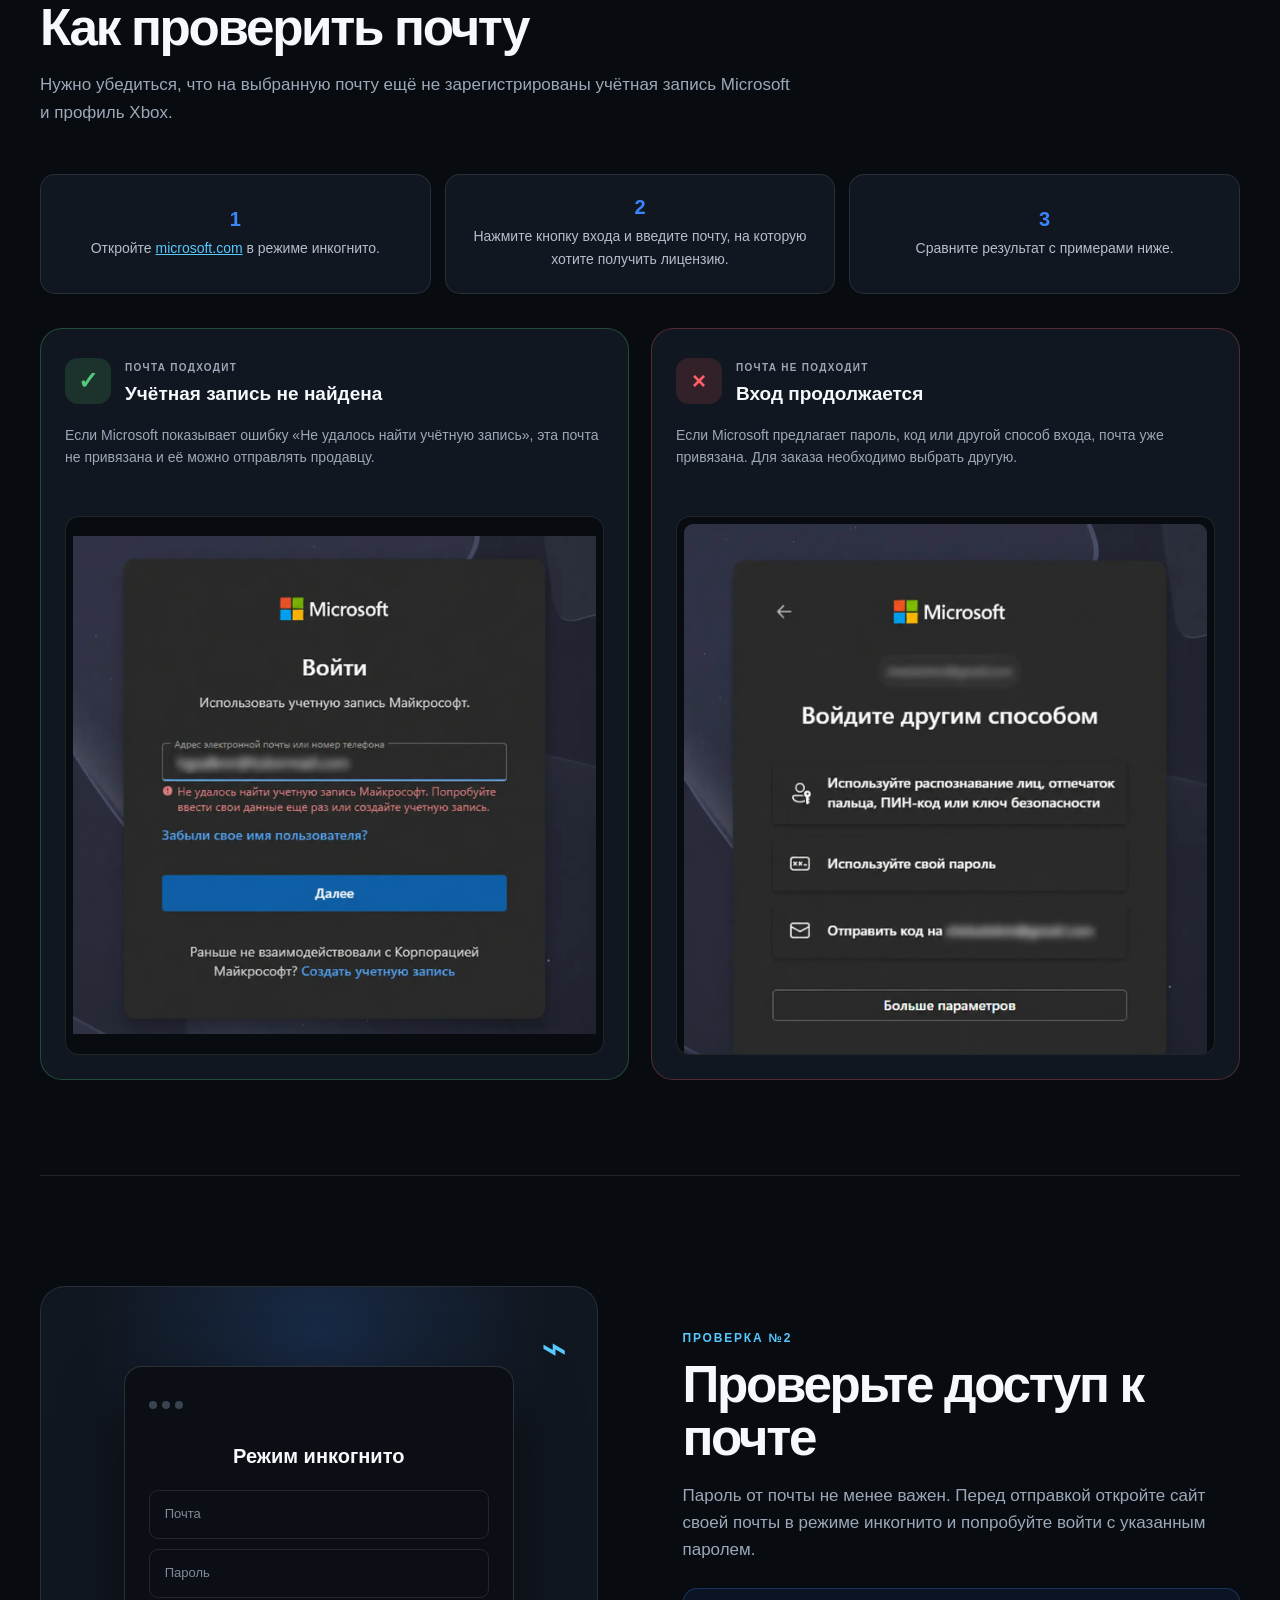
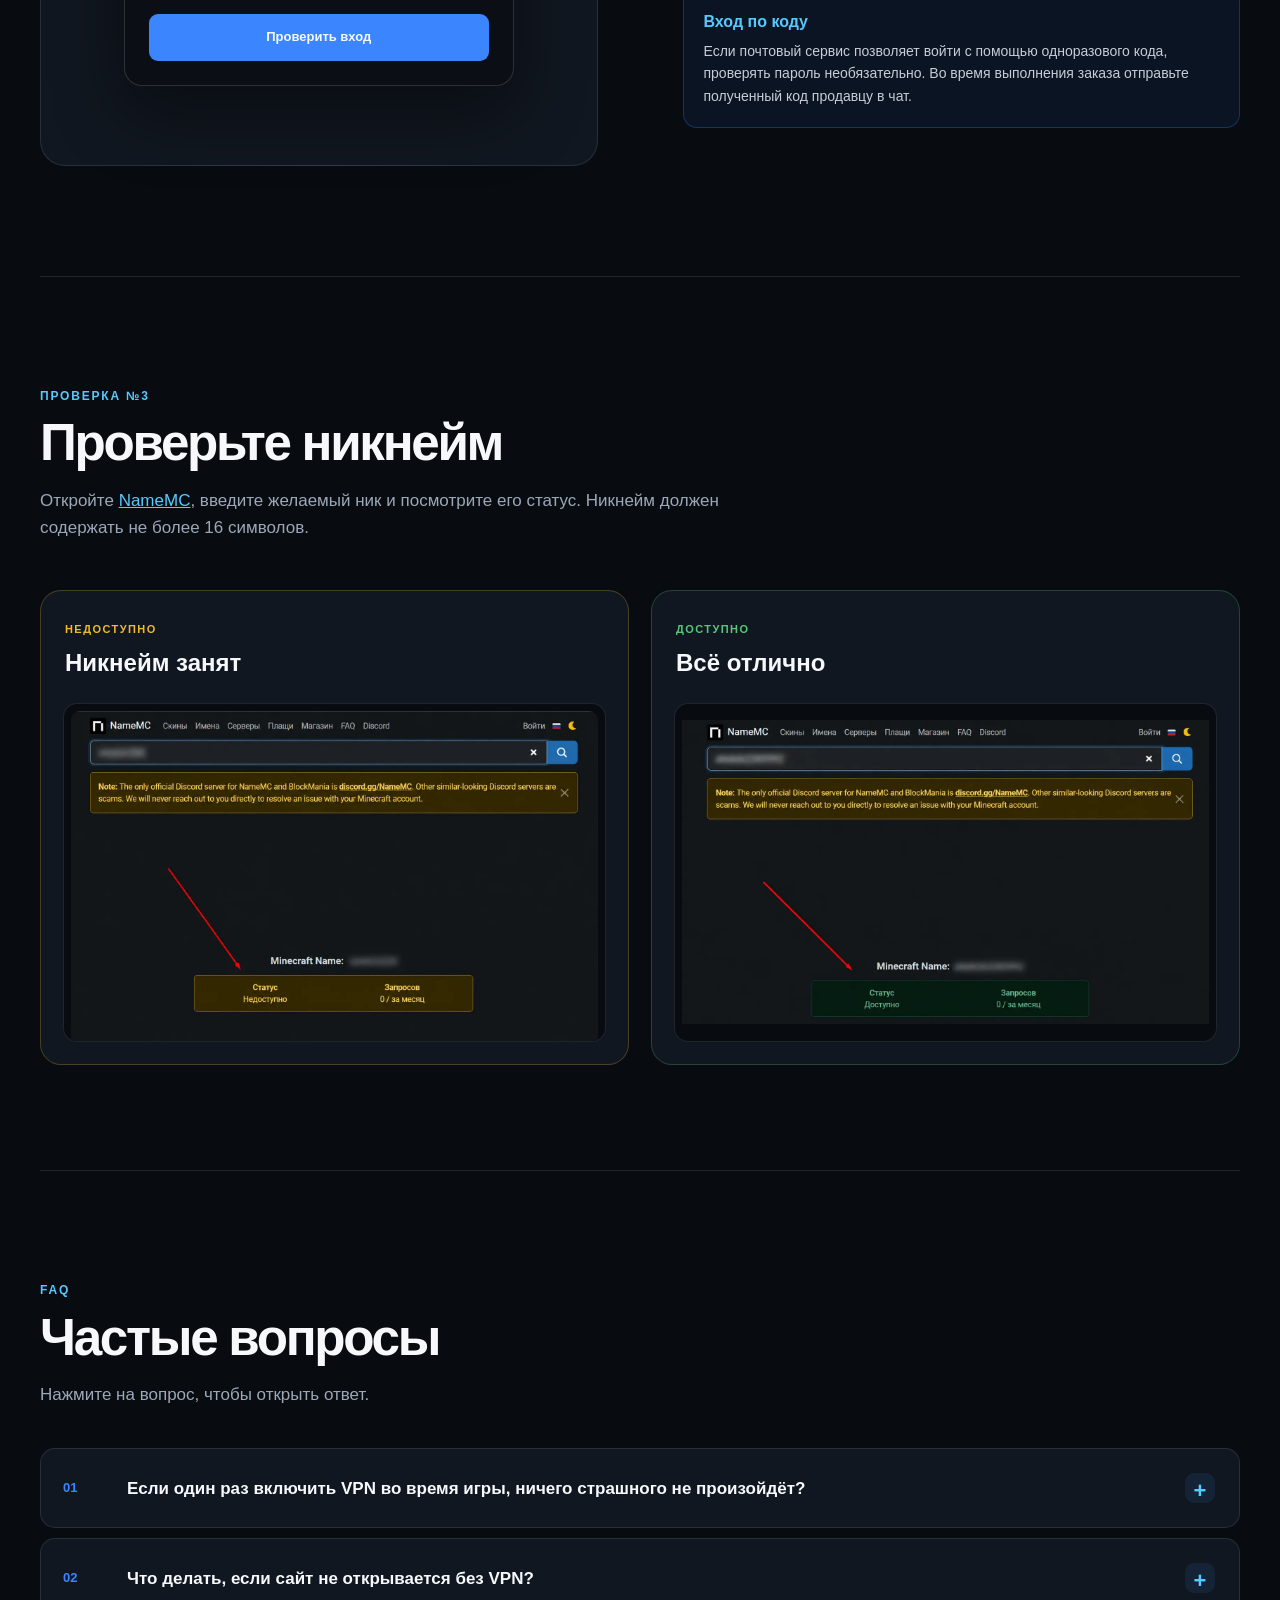
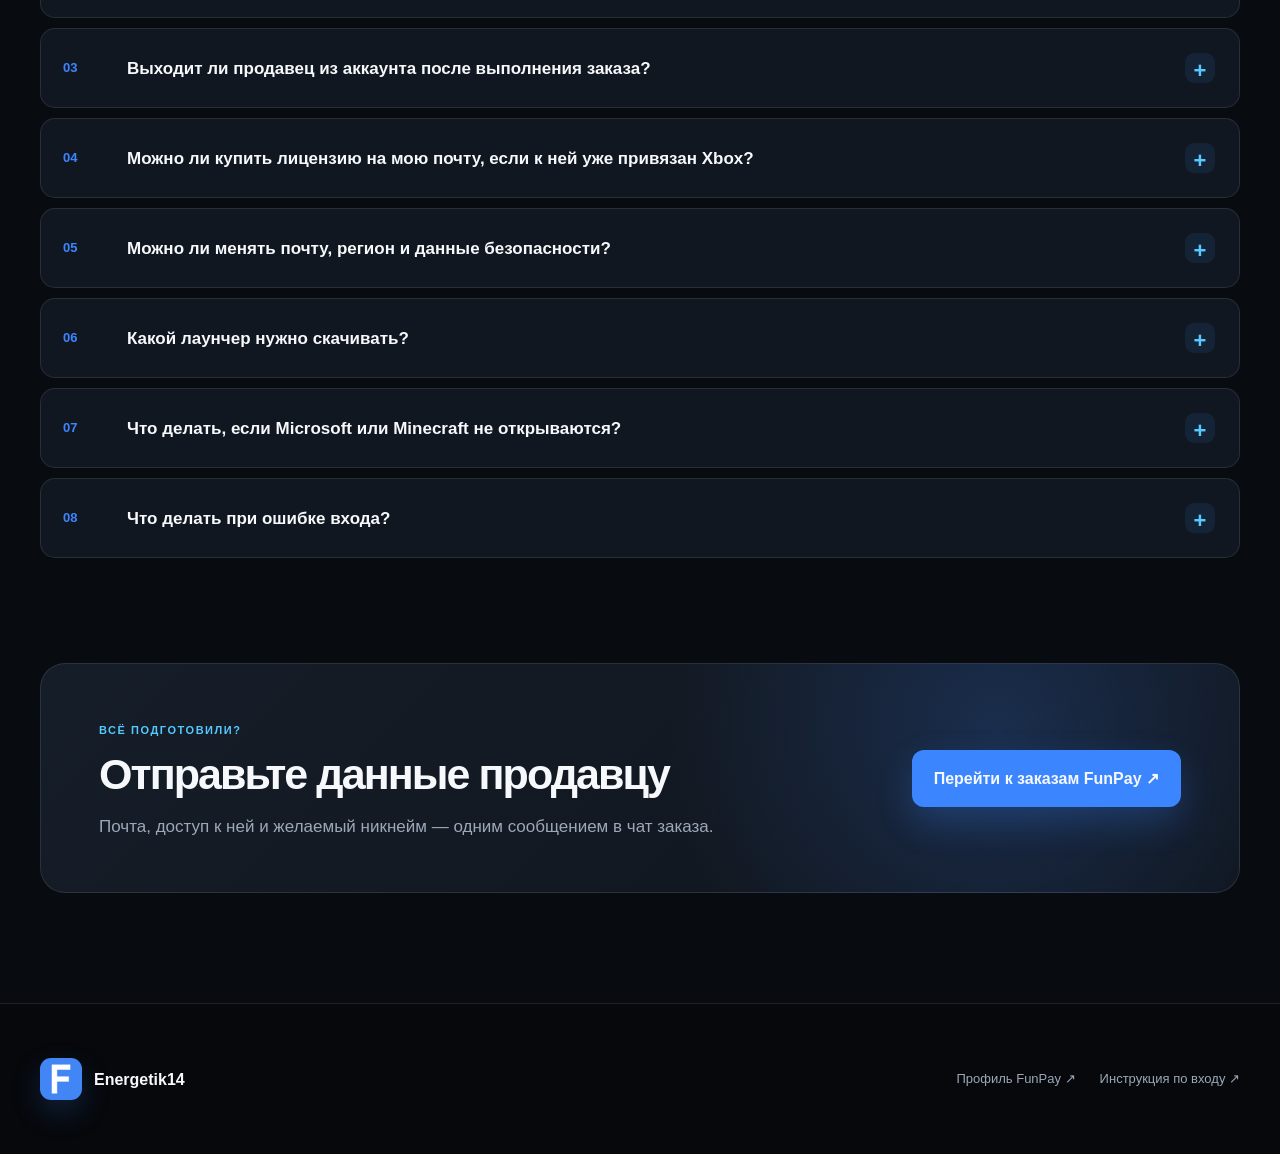
==== commit bb1fbe45: "Add favicon and align FAQ screenshots" ====
--- a/faq/index.html
+++ b/faq/index.html
@@ -3,9 +3,10 @@
 <head>
   <meta charset="utf-8">
   <meta name="viewport" content="width=device-width, initial-scale=1">
+  <link rel="icon" type="image/png" href="../assets/site/funpay.png?v=2">
   <meta name="description" content="Что отправить продавцу после оплаты Minecraft и ответы на частые вопросы покупателей.">
   <title>FAQ после оплаты — Energetik14</title>
-  <link rel="stylesheet" href="styles.css?v=steps-centered">
+  <link rel="stylesheet" href="styles.css?v=screens-aligned">
 </head>
 <body>
   <header class="hero" id="top">
--- a/faq/styles.css
+++ b/faq/styles.css
@@ -66,7 +66,7 @@
 .good .result__head>span{background:rgba(86,201,121,.15);color:var(--green)}.bad .result__head>span{background:rgba(255,95,101,.14);color:var(--red)}
 .result small{color:var(--muted);font-size:10px;font-weight:900;letter-spacing:.13em}.result h3{margin:1px 0 0;font-size:19px}
 .result>p{min-height:78px;color:var(--muted);font-size:14px}
-figure{margin:0}.result figure,.nick-card figure{padding:7px;border:1px solid var(--line);border-radius:14px;background:#080b10;overflow:hidden}.result img,.nick-card img{display:block;width:100%;height:auto;border-radius:9px}
+figure{margin:0}.result figure,.nick-card figure{display:grid;place-items:center;padding:7px;border:1px solid var(--line);border-radius:14px;background:#080b10;overflow:hidden}.result figure{aspect-ratio:1/1}.nick-card figure{aspect-ratio:8/5}.result img,.nick-card img{display:block;width:100%;height:100%;object-fit:contain;border-radius:9px}
 
 .password{display:grid;grid-template-columns:1fr 1fr;gap:85px;align-items:center;padding:110px 0;border-top:1px solid var(--line)}
 .password__visual{position:relative;min-height:480px;display:grid;place-items:center;border:1px solid var(--line);border-radius:25px;background:radial-gradient(circle at 50% 10%,rgba(59,134,255,.17),transparent 45%),var(--panel)}
